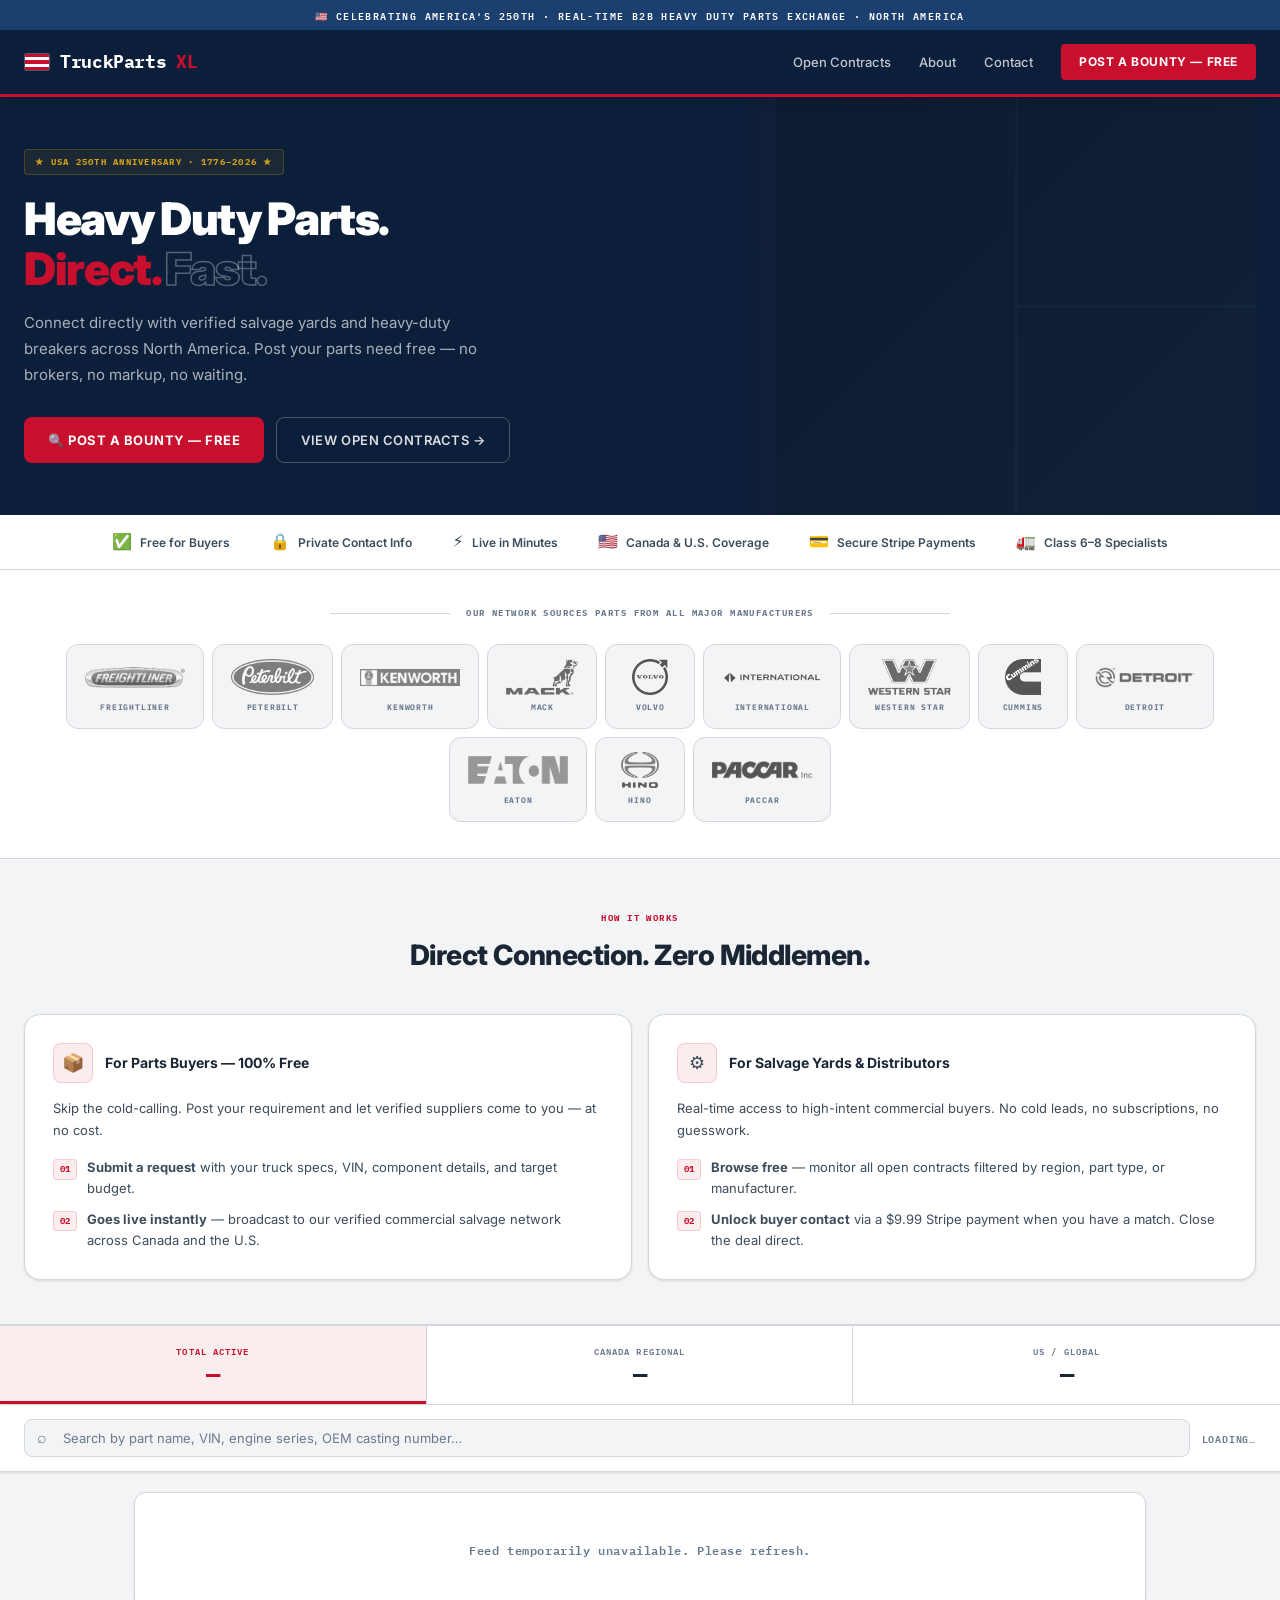
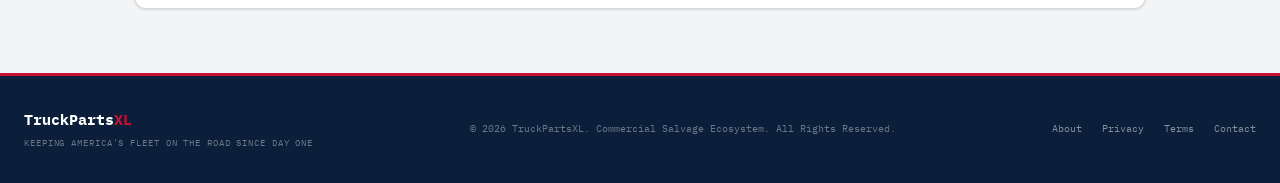
==== index.html @ 91f4a55f "Update hero photo background images" ====
<!DOCTYPE html>
<html lang="en">
<head>
    <meta charset="UTF-8">
    <meta name="viewport" content="width=device-width, initial-scale=1.0">
    <title>TruckPartsXL | Commercial Sourcing Hub</title>
    <link rel="preconnect" href="https://fonts.googleapis.com">
    <link rel="preconnect" href="https://fonts.gstatic.com" crossorigin>
    <link href="https://fonts.googleapis.com/css2?family=IBM+Plex+Mono:wght@400;600;700&family=Inter:wght@400;500;600;700;800;900&display=swap" rel="stylesheet">
    <style>
        /* ─── TOKENS — Light Patriotic Theme ─── */
        :root {
            --bg:         #F2F4F6;
            --bg-mid:     #EAECEF;
            --bg-card:    #FFFFFF;
            --bg-dark:    #0B1F3A;
            --bg-dark2:   #112444;
            --border:     #D4D8DE;
            --border-mid: #C0C6CE;
            --subtext:    #6B7A8D;
            --body:       #3D4D5C;
            --heading:    #1A2633;
            --white:      #FFFFFF;

            --red:        #C8102E;
            --red-dim:    #A50D25;
            --red-soft:   rgba(200,16,46,0.08);
            --red-mid:    rgba(200,16,46,0.15);

            --blue:       #1B3F6E;
            --blue-mid:   #2455A4;
            --blue-soft:  rgba(27,63,110,0.08);

            --gold:       #B8860B;
            --gold-soft:  rgba(184,134,11,0.10);

            --silver:     #8C9BAA;

            --ff-body: 'Inter', system-ui, sans-serif;
            --ff-mono: 'IBM Plex Mono', monospace;
            --r-sm: 4px; --r-md: 8px; --r-lg: 12px; --r-xl: 16px;
            --shadow-sm: 0 1px 3px rgba(0,0,0,0.08), 0 1px 2px rgba(0,0,0,0.05);
            --shadow-md: 0 4px 12px rgba(0,0,0,0.08), 0 2px 4px rgba(0,0,0,0.05);
            --shadow-lg: 0 8px 24px rgba(0,0,0,0.10), 0 4px 8px rgba(0,0,0,0.06);
        }

        *, *::before, *::after { box-sizing: border-box; margin: 0; padding: 0; }
        html { scroll-behavior: smooth; }
        body {
            background: var(--bg);
            color: var(--body);
            font-family: var(--ff-body);
            font-size: 14px;
            line-height: 1.6;
            -webkit-font-smoothing: antialiased;
        }
        .container { max-width: 1280px; margin: 0 auto; padding: 0 24px; }

        /* ─── TOPBAR ── */
        .top-bar {
            background: var(--blue);
            color: #fff;
            font-family: var(--ff-mono);
            font-size: 10px;
            font-weight: 600;
            letter-spacing: 0.14em;
            text-align: center;
            padding: 7px 16px;
            text-transform: uppercase;
        }
        .tb-short { display: none; }

        /* ─── NAV ── */
        nav {
            background: var(--bg-dark);
            border-bottom: 3px solid var(--red);
            position: sticky; top: 0; z-index: 100;
            box-shadow: var(--shadow-md);
        }
        .nav-container {
            display: flex; align-items: center;
            justify-content: space-between; height: 64px;
        }
        .nav-logo {
            font-family: var(--ff-mono); font-size: 18px; font-weight: 700;
            color: var(--white); letter-spacing: -0.02em;
            text-decoration: none; display: flex; align-items: center; gap: 10px;
        }
        .nav-logo-flag {
            display: flex; flex-direction: column;
            width: 26px; height: 18px; border-radius: 2px;
            overflow: hidden; border: 1px solid rgba(255,255,255,0.25);
        }
        .flag-stripe { flex: 1; }
        .flag-stripe.r { background: var(--red); }
        .flag-stripe.w { background: #fff; }
        .nav-logo span { color: var(--red); }
        .nav-links { display: flex; align-items: center; gap: 28px; }
        .nav-links a {
            color: rgba(255,255,255,0.75); text-decoration: none;
            font-size: 13px; font-weight: 500; transition: color 0.15s;
        }
        .nav-links a:hover { color: #fff; }
        .nav-cta {
            background: var(--red); color: #fff !important;
            padding: 8px 18px; border-radius: var(--r-sm);
            font-weight: 700 !important; font-size: 12px !important;
            letter-spacing: 0.05em; text-transform: uppercase;
            transition: background 0.15s;
        }
        .nav-cta:hover { background: var(--red-dim) !important; }

        /* ─── HERO ── */
        .hero {
            background: var(--bg-dark);
            position: relative; overflow: hidden;
            padding: 0;
        }
        .hero-inner {
            display: grid;
            grid-template-columns: 1fr 480px;
            min-height: 380px;
            position: relative; z-index: 2;
        }
        .hero-left {
            padding: 52px 48px 52px 0;
            display: flex; flex-direction: column; justify-content: center;
        }
        .hero-badge {
            display: inline-flex; align-items: center; gap: 8px;
            background: var(--gold-soft); border: 1px solid rgba(184,134,11,0.3);
            color: #D4A017; border-radius: var(--r-sm);
            font-family: var(--ff-mono); font-size: 9px; font-weight: 700;
            letter-spacing: 0.14em; text-transform: uppercase;
            padding: 5px 10px; margin-bottom: 20px; width: fit-content;
        }
        .hero h1 {
            font-size: clamp(28px, 3.5vw, 46px);
            font-weight: 900; color: var(--white);
            line-height: 1.1; letter-spacing: -0.03em; margin-bottom: 16px;
        }
        .hero h1 .red { color: var(--red); }
        .hero h1 .outline {
            color: transparent;
            -webkit-text-stroke: 1.5px rgba(255,255,255,0.3);
        }
        .hero-sub {
            font-size: 15px; color: rgba(255,255,255,0.65);
            line-height: 1.75; margin-bottom: 28px; max-width: 480px;
        }
        .hero-actions { display: flex; gap: 12px; flex-wrap: wrap; }
        .btn-red {
            background: var(--red); color: #fff; border: none;
            border-radius: var(--r-md); padding: 12px 24px;
            font-family: var(--ff-body); font-size: 13px; font-weight: 700;
            letter-spacing: 0.04em; text-transform: uppercase;
            text-decoration: none; cursor: pointer;
            transition: background 0.15s, transform 0.1s;
            display: inline-flex; align-items: center; gap: 6px;
        }
        .btn-red:hover { background: var(--red-dim); transform: translateY(-1px); }
        .btn-outline {
            background: transparent; color: rgba(255,255,255,0.85);
            border: 1px solid rgba(255,255,255,0.25);
            border-radius: var(--r-md); padding: 12px 24px;
            font-family: var(--ff-body); font-size: 13px; font-weight: 600;
            letter-spacing: 0.04em; text-transform: uppercase;
            text-decoration: none; display: inline-flex; align-items: center; gap: 6px;
            transition: border-color 0.15s, color 0.15s;
        }
        .btn-outline:hover { border-color: rgba(255,255,255,0.5); color: #fff; }

        /* Hero right — parts photo collage */
        .hero-right {
            position: relative; overflow: hidden;
            background: linear-gradient(135deg, #0D1E35 0%, #162840 100%);
        }
        .hero-photo-grid {
            display: grid;
            grid-template-columns: 1fr 1fr;
            grid-template-rows: 1fr 1fr;
            height: 100%; gap: 3px;
        }
        .hero-photo {
            background-size: cover; background-position: center;
            position: relative; overflow: hidden;
        }
        .hero-photo::after {
            content: '';
            position: absolute; inset: 0;
            background: rgba(10,20,40,0.35);
        }
        .hero-photo:nth-child(1) {
            grid-row: 1 / 3;
            background-image: url('https://images.unsplash.com/photo-1767339736247-582fcf11442b?w=400&q=80');
        }
        .hero-photo:nth-child(2) {
            background-image: url('https://images.unsplash.com/photo-1767339736247-582fcf11442b?w=300&q=80');
        }
        .hero-photo:nth-child(3) {
            background-image: url('https://images.unsplash.com/photo-1635681463939-dc861a9a42c9?w=300&q=80');
        }
        /* Diagonal red stripe overlay on hero */
        .hero::before {
            content: '';
            position: absolute; top: 0; right: 480px; bottom: 0; width: 60px;
            background: linear-gradient(90deg, transparent 0%, rgba(200,16,46,0.08) 100%);
            pointer-events: none; z-index: 1;
        }

        /* ─── TRUST STRIP ── */
        .trust-strip {
            background: var(--white);
            border-bottom: 1px solid var(--border);
            padding: 14px 0;
        }
        .trust-items {
            display: flex; align-items: center;
            justify-content: center; gap: 40px; flex-wrap: wrap;
        }
        .trust-item {
            display: flex; align-items: center; gap: 8px;
            font-size: 12px; font-weight: 600; color: var(--body);
        }
        .trust-icon { font-size: 16px; }

        /* ─── MANUFACTURER LOGOS STRIP ── */
        .brands-section {
            background: var(--white);
            border-bottom: 1px solid var(--border);
            padding: 36px 0;
        }
        .brands-label {
            font-family: var(--ff-mono); font-size: 9px; font-weight: 700;
            color: var(--subtext); letter-spacing: 0.16em; text-transform: uppercase;
            text-align: center; margin-bottom: 24px;
            display: flex; align-items: center; gap: 16px; justify-content: center;
        }
        .brands-label::before, .brands-label::after {
            content: ''; flex: 1; max-width: 120px; height: 1px; background: var(--border);
        }
        .brands-grid {
            display: flex; align-items: center; justify-content: center;
            flex-wrap: wrap; gap: 8px;
        }
        .brand-chip {
            display: flex; flex-direction: column; align-items: center;
            justify-content: center; gap: 6px;
            background: var(--bg); border: 1px solid var(--border);
            border-radius: var(--r-lg); padding: 14px 18px;
            min-width: 90px; transition: border-color 0.15s, box-shadow 0.15s;
        }
        .brand-chip:hover {
            border-color: var(--red); box-shadow: var(--shadow-sm);
        }
        .brand-logo-img {
            height: 36px; width: auto; max-width: 100px;
            object-fit: contain;
            filter: grayscale(100%) opacity(0.65);
            transition: filter 0.25s;
        }
        .brand-chip:hover .brand-logo-img {
            filter: grayscale(0%) opacity(1);
        }
        .brand-name {
            font-family: var(--ff-mono); font-size: 8px; font-weight: 700;
            color: var(--subtext); letter-spacing: 0.1em; text-transform: uppercase;
        }


        /* ─── HOW IT WORKS ── */
        .how-section {
            background: var(--bg); padding: 52px 0 44px;
            border-bottom: 1px solid var(--border);
        }
        .section-header { text-align: center; margin-bottom: 36px; }
        .section-eyebrow {
            font-family: var(--ff-mono); font-size: 9px; font-weight: 700;
            color: var(--red); letter-spacing: 0.16em; text-transform: uppercase;
            margin-bottom: 8px;
        }
        .section-header h2 {
            font-size: clamp(20px, 2.5vw, 28px); font-weight: 800;
            color: var(--heading); letter-spacing: -0.02em;
        }
        .how-grid { display: grid; grid-template-columns: 1fr 1fr; gap: 16px; }
        .how-card {
            background: var(--bg-card); border: 1px solid var(--border);
            border-radius: var(--r-xl); padding: 28px;
            box-shadow: var(--shadow-sm);
        }
        .how-card-head { display: flex; align-items: center; gap: 12px; margin-bottom: 14px; }
        .how-icon {
            width: 40px; height: 40px; background: var(--red-soft);
            border: 1px solid var(--red-mid); border-radius: var(--r-md);
            display: flex; align-items: center; justify-content: center;
            font-size: 18px; flex-shrink: 0;
        }
        .how-card h4 { font-size: 14px; font-weight: 700; color: var(--heading); }
        .how-card p { font-size: 13px; color: var(--body); line-height: 1.7; margin-bottom: 16px; }
        .how-steps { list-style: none; display: flex; flex-direction: column; gap: 10px; }
        .how-steps li { display: flex; gap: 10px; font-size: 13px; color: var(--body); line-height: 1.6; }
        .step-num {
            font-family: var(--ff-mono); font-size: 9px; font-weight: 700;
            color: var(--red); background: var(--red-soft);
            border: 1px solid var(--red-mid); border-radius: var(--r-sm);
            padding: 2px 6px; flex-shrink: 0; height: fit-content; margin-top: 2px;
        }

        /* ─── STATS / FILTER BAR ── */
        .stats-bar {
            display: grid; grid-template-columns: repeat(3, 1fr);
            background: var(--bg-card); border-top: 1px solid var(--border);
            border-bottom: 1px solid var(--border);
            box-shadow: var(--shadow-sm);
        }
        .stat-cell {
            padding: 18px 24px; border-right: 1px solid var(--border);
            cursor: pointer; transition: background 0.15s; position: relative;
            text-align: center;
        }
        .stat-cell:last-child { border-right: none; }
        .stat-cell:hover { background: var(--bg); }
        .stat-cell.active { background: var(--red-soft); }
        .stat-cell.active::after {
            content: ''; position: absolute; bottom: 0; left: 0; right: 0;
            height: 3px; background: var(--red);
        }
        .stat-label {
            font-family: var(--ff-mono); font-size: 9px; font-weight: 600;
            letter-spacing: 0.12em; text-transform: uppercase;
            color: var(--subtext); margin-bottom: 4px;
        }
        .stat-value {
            font-family: var(--ff-mono); font-size: 24px; font-weight: 700;
            color: var(--heading); letter-spacing: -0.03em; line-height: 1;
        }
        .stat-cell.active .stat-label { color: var(--red); }
        .stat-cell.active .stat-value { color: var(--red); }

        /* ─── SEARCH ── */
        .search-bar-wrap {
            padding: 14px 0; border-bottom: 1px solid var(--border);
            background: var(--bg-card); position: sticky; top: 64px; z-index: 90;
            box-shadow: var(--shadow-sm);
        }
        .search-inner { display: flex; align-items: center; gap: 12px; }
        .search-wrap { position: relative; flex: 1; }
        .search-wrap::before {
            content: '⌕'; position: absolute; left: 13px; top: 50%;
            transform: translateY(-50%); color: var(--subtext);
            font-size: 16px; pointer-events: none;
        }
        .search-field {
            width: 100%; background: var(--bg); border: 1px solid var(--border);
            border-radius: var(--r-md); padding: 10px 14px 10px 38px;
            color: var(--heading); font-family: var(--ff-body); font-size: 13px;
            outline: none; transition: border-color 0.15s, box-shadow 0.15s;
        }
        .search-field:focus {
            border-color: var(--red); box-shadow: 0 0 0 3px var(--red-soft);
            background: var(--white);
        }
        .search-field::placeholder { color: var(--subtext); }
        .board-status {
            font-family: var(--ff-mono); font-size: 10px; font-weight: 600;
            color: var(--subtext); letter-spacing: 0.08em;
            text-transform: uppercase; white-space: nowrap;
        }

        /* ─── BOARD ── */
        .board-wrap { padding: 20px 0 64px; }
        .board-wrap .container { max-width: 1060px; }
        .contract-grid { display: flex; flex-direction: column; gap: 3px; }

        /* ─── CONTRACT CARD ── */
        .contract-card {
            background: var(--bg-card); border: 1px solid var(--border);
            border-radius: var(--r-md); overflow: hidden;
            display: grid; grid-template-columns: 4px 1fr;
            transition: box-shadow 0.15s, border-color 0.15s, transform 0.1s;
            box-shadow: var(--shadow-sm);
        }
        .contract-card:hover {
            border-color: var(--red); box-shadow: var(--shadow-md);
            transform: translateY(-1px);
        }
        .card-accent { background: var(--border-mid); }
        .contract-card.is-priority .card-accent { background: var(--red); }

        .card-body {
            padding: 14px 18px;
            display: grid;
            grid-template-columns: 210px 1fr 150px 155px;
            gap: 12px; align-items: center;
        }

        /* Part identity */
        .part-id { display: flex; flex-direction: column; gap: 3px; min-width: 0; }
        .part-name {
            font-size: 14px; font-weight: 700; color: var(--heading);
            line-height: 1.3; white-space: normal;
        }
        .part-vehicle {
            font-family: var(--ff-mono); font-size: 11px; font-weight: 600;
            color: var(--blue-mid); letter-spacing: 0.01em;
            white-space: normal;
        }
        .part-tags { display: flex; flex-wrap: wrap; gap: 4px; margin-top: 3px; }
        .tag {
            font-family: var(--ff-mono); font-size: 8px; font-weight: 700;
            letter-spacing: 0.08em; text-transform: uppercase;
            padding: 2px 6px; border-radius: 3px; border: 1px solid; white-space: nowrap;
        }
        .tag-priority { color: var(--red); border-color: rgba(200,16,46,0.3); background: var(--red-soft); }

        /* Spec grid */
        .spec-grid { display: grid; grid-template-columns: 1fr 1fr; gap: 6px 14px; }
        .spec-item { display: flex; flex-direction: column; gap: 1px; min-width: 0; }
        .spec-label {
            font-family: var(--ff-mono); font-size: 8px; font-weight: 700;
            letter-spacing: 0.1em; text-transform: uppercase; color: var(--subtext);
        }
        .spec-value {
            font-size: 11px; font-weight: 600; color: var(--heading);
            line-height: 1.4; white-space: normal; overflow: visible;
        }
        .spec-value.is-vin {
            font-family: var(--ff-mono); font-size: 10px;
            color: var(--body); letter-spacing: 0.02em;
            white-space: nowrap; overflow: hidden; text-overflow: ellipsis;
        }
        .spec-value.is-na { color: var(--border-mid); font-style: italic; font-weight: 400; }

        /* Budget + region */
        .budget-col { display: flex; flex-direction: column; gap: 5px; }
        .budget-val {
            font-family: var(--ff-mono); font-size: 15px; font-weight: 700;
            color: var(--red); letter-spacing: -0.01em;
        }
        .budget-na { font-family: var(--ff-mono); font-size: 11px; color: var(--subtext); font-style: italic; }
        .region-pill {
            font-family: var(--ff-mono); font-size: 9px; font-weight: 600;
            color: var(--body); background: var(--bg);
            border: 1px solid var(--border); border-radius: 3px;
            padding: 3px 7px; display: inline-block;
            white-space: normal; max-width: 100%;
        }

        /* Action */
        .card-actions { display: flex; flex-direction: column; align-items: stretch; gap: 6px; }
        .unlock-btn {
            background: var(--red); color: #fff; border: none;
            border-radius: var(--r-md); padding: 10px 16px;
            font-family: var(--ff-body); font-size: 11px; font-weight: 700;
            letter-spacing: 0.04em; text-transform: uppercase; cursor: pointer;
            white-space: nowrap; transition: background 0.15s, transform 0.1s;
            display: flex; align-items: center; justify-content: center; gap: 5px;
        }
        .unlock-btn:hover { background: var(--red-dim); transform: translateY(-1px); }
        .unlock-btn:active { transform: translateY(0); }
        .btn-subtext {
            font-family: var(--ff-mono); font-size: 8px; color: var(--subtext);
            letter-spacing: 0.06em; text-align: center;
        }

        /* Status */
        .status-card {
            background: var(--bg-card); border: 1px solid var(--border);
            border-radius: var(--r-lg); padding: 48px;
            text-align: center; font-family: var(--ff-mono);
            font-size: 12px; font-weight: 600; color: var(--subtext);
            letter-spacing: 0.05em; box-shadow: var(--shadow-sm);
        }
        .pulse {
            display: inline-block; width: 7px; height: 7px;
            background: var(--red); border-radius: 50%; margin-right: 8px;
            animation: pulse 1.6s ease-in-out infinite;
        }
        @keyframes pulse { 0%,100% { opacity:1; transform:scale(1); } 50% { opacity:0.3; transform:scale(0.7); } }

        /* ─── FOOTER ── */
        footer {
            background: var(--bg-dark); border-top: 3px solid var(--red); padding: 32px 0;
        }
        .footer-inner {
            display: flex; align-items: center; justify-content: space-between;
            gap: 20px; flex-wrap: wrap;
        }
        .footer-logo { font-family: var(--ff-mono); font-size: 15px; font-weight: 700; color: var(--white); }
        .footer-logo span { color: var(--red); }
        .footer-tagline { font-family: var(--ff-mono); font-size: 9px; color: rgba(255,255,255,0.4); letter-spacing: 0.1em; text-transform: uppercase; margin-top: 4px; }
        .footer-copy { font-family: var(--ff-mono); font-size: 10px; color: rgba(255,255,255,0.4); }
        .footer-links { display: flex; gap: 20px; }
        .footer-links a { font-family: var(--ff-mono); font-size: 10px; color: rgba(255,255,255,0.5); text-decoration: none; transition: color 0.15s; }
        .footer-links a:hover { color: rgba(255,255,255,0.85); }

        .hidden { display: none !important; }

        /* ─── RESPONSIVE ── */
        @media (max-width: 900px) {
            .hero-inner { grid-template-columns: 1fr; }
            .hero-right { display: none; }
            .hero-left { padding: 40px 0 32px; }
            .how-grid { grid-template-columns: 1fr; }
            .card-body { grid-template-columns: 1fr 1fr; padding: 12px 14px; gap: 10px; }
            .spec-grid { grid-template-columns: 1fr 1fr; }
            .card-actions { grid-column: 1/-1; flex-direction: row; justify-content: flex-end; border-top: 1px solid var(--border); padding-top: 10px; gap: 10px; }
            .unlock-btn { width: auto; flex: 1; }
        }
        @media (max-width: 600px) {
            .container { padding: 0 14px; }
            .tb-full { display: none; } .tb-short { display: inline; }
            .nav-links a:not(.nav-cta) { display: none; }
            .brands-grid { gap: 6px; }
            .brand-chip { min-width: 75px; padding: 10px 12px; }
            .stats-bar { grid-template-columns: 1fr 1fr 1fr; }
            .stat-cell { padding: 12px 8px; }
            .stat-label { font-size: 7px; }
            .stat-value { font-size: 20px; }
            .search-inner { flex-direction: column; align-items: stretch; gap: 6px; }
            .board-status { text-align: right; }
            .card-body { grid-template-columns: 1fr; padding: 12px; gap: 8px; }
            .card-actions { flex-direction: row; border-top: 1px solid var(--border); padding-top: 8px; }
            .unlock-btn { flex: 1; }
            .trust-items { gap: 16px; }
            .footer-inner { flex-direction: column; text-align: center; }
            .footer-links { justify-content: center; }
        }
    </style>
</head>
<body>

<div class="top-bar">
    <span class="tb-full">🇺🇸 Celebrating America's 250th · Real-Time B2B Heavy Duty Parts Exchange · North America</span>
    <span class="tb-short">🇺🇸 Live B2B Parts Feed</span>
</div>

<nav>
    <div class="container nav-container">
        <a href="index.html" class="nav-logo">
            <div class="nav-logo-flag">
                <div class="flag-stripe r"></div><div class="flag-stripe w"></div>
                <div class="flag-stripe r"></div><div class="flag-stripe w"></div>
                <div class="flag-stripe r"></div>
            </div>
            TruckParts<span>XL</span>
        </a>
        <div class="nav-links">
            <a href="#board">Open Contracts</a>
            <a href="about.html">About</a>
            <a href="contact.html">Contact</a>
            <a href="https://docs.google.com/forms/d/e/1FAIpQLSeNRTIIvsAK8g0JuSyBG29JadUIww9bW3vgI0BS4ZJx7n71MA/viewform?usp=header"
               target="_blank" class="nav-cta">Post a Bounty — Free</a>
        </div>
    </div>
</nav>

<!-- HERO -->
<header class="hero">
    <div class="container">
        <div class="hero-inner">
            <div class="hero-left">
                <div class="hero-badge">★ USA 250th Anniversary · 1776–2026 ★</div>
                <h1>Heavy Duty Parts.<br><span class="red">Direct.</span> <span class="outline">Fast.</span></h1>
                <p class="hero-sub">Connect directly with verified salvage yards and heavy-duty breakers across North America. Post your parts need free — no brokers, no markup, no waiting.</p>
                <div class="hero-actions">
                    <a href="https://docs.google.com/forms/d/e/1FAIpQLSeNRTIIvsAK8g0JuSyBG29JadUIww9bW3vgI0BS4ZJx7n71MA/viewform?usp=header"
                       target="_blank" class="btn-red">🔍 Post a Bounty — Free</a>
                    <a href="#board" class="btn-outline">View Open Contracts →</a>
                </div>
            </div>
            <div class="hero-right">
                <div class="hero-photo-grid">
                    <div class="hero-photo" style="background-image:url('https://images.unsplash.com/photo-1635681463939-dc861a9a42c9?w=600&q=85');"></div>
                    <div class="hero-photo" style="background-image:url('https://images.unsplash.com/photo-1767339736247-582fcf11442b?w=400&q=85');"></div>
                    <div class="hero-photo" style="background-image:url('https://images.unsplash.com/photo-1586191552066-d52dd1e3af86?w=400&q=85');"></div>
                </div>
            </div>
        </div>
    </div>
</header>

<!-- TRUST STRIP -->
<div class="trust-strip">
    <div class="container">
        <div class="trust-items">
            <div class="trust-item"><span class="trust-icon">✅</span> Free for Buyers</div>
            <div class="trust-item"><span class="trust-icon">🔒</span> Private Contact Info</div>
            <div class="trust-item"><span class="trust-icon">⚡</span> Live in Minutes</div>
            <div class="trust-item"><span class="trust-icon">🇺🇸</span> Canada &amp; U.S. Coverage</div>
            <div class="trust-item"><span class="trust-icon">💳</span> Secure Stripe Payments</div>
            <div class="trust-item"><span class="trust-icon">🚛</span> Class 6–8 Specialists</div>
        </div>
    </div>
</div>

<!-- MANUFACTURER LOGOS -->
<section class="brands-section">
    <div class="container">
        <div class="brands-label">Our network sources parts from all major manufacturers</div>
        <div class="brands-grid">
            <div class="brand-chip">
                <img src="freightliner.png" alt="Freightliner" class="brand-logo-img">
                <span class="brand-name">Freightliner</span>
            </div>
            <div class="brand-chip">
                <img src="peterbilt.png" alt="Peterbilt" class="brand-logo-img">
                <span class="brand-name">Peterbilt</span>
            </div>
            <div class="brand-chip">
                <img src="kenworth.png" alt="Kenworth" class="brand-logo-img">
                <span class="brand-name">Kenworth</span>
            </div>
            <div class="brand-chip">
                <img src="mack.png" alt="Mack" class="brand-logo-img">
                <span class="brand-name">Mack</span>
            </div>
            <div class="brand-chip">
                <img src="volvo.png" alt="Volvo" class="brand-logo-img">
                <span class="brand-name">Volvo</span>
            </div>
            <div class="brand-chip">
                <img src="international.png" alt="International" class="brand-logo-img">
                <span class="brand-name">International</span>
            </div>
            <div class="brand-chip">
                <img src="westernstar.png" alt="Western Star" class="brand-logo-img">
                <span class="brand-name">Western Star</span>
            </div>
            <div class="brand-chip">
                <img src="cummins.png" alt="Cummins" class="brand-logo-img">
                <span class="brand-name">Cummins</span>
            </div>
            <div class="brand-chip">
                <img src="detroit.png" alt="Detroit" class="brand-logo-img">
                <span class="brand-name">Detroit</span>
            </div>
            <div class="brand-chip">
                <img src="eaton.png" alt="Eaton" class="brand-logo-img">
                <span class="brand-name">Eaton</span>
            </div>
            <div class="brand-chip">
                <img src="hino.png" alt="Hino" class="brand-logo-img">
                <span class="brand-name">Hino</span>
            </div>
            <div class="brand-chip">
                <img src="paccar.png" alt="PACCAR" class="brand-logo-img">
                <span class="brand-name">PACCAR</span>
            </div>
        </div>
    </div>
</section>

<!-- HOW IT WORKS -->
<section class="how-section">
    <div class="container">
        <div class="section-header">
            <div class="section-eyebrow">How It Works</div>
            <h2>Direct Connection. Zero Middlemen.</h2>
        </div>
        <div class="how-grid">
            <div class="how-card">
                <div class="how-card-head">
                    <div class="how-icon">📦</div>
                    <h4>For Parts Buyers — 100% Free</h4>
                </div>
                <p>Skip the cold-calling. Post your requirement and let verified suppliers come to you — at no cost.</p>
                <ol class="how-steps">
                    <li><span class="step-num">01</span><span><strong>Submit a request</strong> with your truck specs, VIN, component details, and target budget.</span></li>
                    <li><span class="step-num">02</span><span><strong>Goes live instantly</strong> — broadcast to our verified commercial salvage network across Canada and the U.S.</span></li>
                </ol>
            </div>
            <div class="how-card">
                <div class="how-card-head">
                    <div class="how-icon">⚙️</div>
                    <h4>For Salvage Yards &amp; Distributors</h4>
                </div>
                <p>Real-time access to high-intent commercial buyers. No cold leads, no subscriptions, no guesswork.</p>
                <ol class="how-steps">
                    <li><span class="step-num">01</span><span><strong>Browse free</strong> — monitor all open contracts filtered by region, part type, or manufacturer.</span></li>
                    <li><span class="step-num">02</span><span><strong>Unlock buyer contact</strong> via a $9.99 Stripe payment when you have a match. Close the deal direct.</span></li>
                </ol>
            </div>
        </div>
    </div>
</section>

<!-- STATS / FILTER BAR -->
<div class="stats-bar" id="board">
    <div class="stat-cell active" id="filter-all" onclick="setFilter('all')">
        <div class="stat-label">Total Active</div>
        <div class="stat-value" id="count-all">—</div>
    </div>
    <div class="stat-cell" id="filter-ontario" onclick="setFilter('ontario')">
        <div class="stat-label">Canada Regional</div>
        <div class="stat-value" id="count-ontario">—</div>
    </div>
    <div class="stat-cell" id="filter-global" onclick="setFilter('global')">
        <div class="stat-label">US / Global</div>
        <div class="stat-value" id="count-global">—</div>
    </div>
</div>

<!-- SEARCH -->
<div class="search-bar-wrap">
    <div class="container">
        <div class="search-inner">
            <div class="search-wrap">
                <input type="text" id="searchBar" class="search-field"
                    placeholder="Search by part name, VIN, engine series, OEM casting number…"
                    oninput="applyFilters()">
            </div>
            <span class="board-status" id="boardStatus">Loading…</span>
        </div>
    </div>
</div>

<!-- BOARD -->
<section class="board-wrap">
    <div class="container">
        <div class="contract-grid" id="contractGrid">
            <div class="status-card"><span class="pulse"></span>Connecting to procurement feed…</div>
        </div>
    </div>
</section>

<footer>
    <div class="container">
        <div class="footer-inner">
            <div>
                <div class="footer-logo">TruckParts<span>XL</span></div>
                <div class="footer-tagline">Keeping America's Fleet on the Road Since Day One</div>
            </div>
            <div class="footer-copy">© 2026 TruckPartsXL. Commercial Salvage Ecosystem. All Rights Reserved.</div>
            <div class="footer-links">
                <a href="about.html">About</a>
                <a href="privacy.html">Privacy</a>
                <a href="terms.html">Terms</a>
                <a href="contact.html">Contact</a>
            </div>
        </div>
    </div>
</footer>

<script>
    const REPO = "174hz/truckpartsxl";
    const STRIPE_LINK_FALLBACK = "https://buy.stripe.com/test_7sYfYZb8Cfmu8hq8u3a7C0g";
    let allContracts = [];
    let activeFilter = 'all';

    function getField(obj, key, fallback) {
        const val = obj[key];
        if (val === undefined || val === null) return fallback;
        const str = String(val).trim();
        if (!str || str.toLowerCase() === 'undefined' || str.toLowerCase() === 'null') return fallback;
        if (str.includes('@') && str.includes('.')) return fallback;
        if (str.toLowerCase().startsWith('select your')) return fallback;
        return str;
    }

    function isValidEntry(bounty) {
        const part = bounty.partName || '';
        const vehicle = bounty.yearMakeModel || '';
        if (!part && !vehicle) return false;
        if (part.includes('@') || vehicle.includes('@')) return false;
        if (part.match(/^\d{3}[\s\-]\d{3}[\s\-]\d{4}$/)) return false;
        if (part.toLowerCase().startsWith('select your')) return false;
        return true;
    }

    function isCanada(region) {
        return /ontario|horseshoe|canada|peterborough|millbrook/i.test(region);
    }

    function formatBudget(budget) {
        if (!budget) return '';
        const num = Number(String(budget).replace(/[^0-9.]/g, ''));
        if (isNaN(num) || num === 0) return budget;
        return '$' + num.toLocaleString();
    }

    function renderCard(bounty, index) {
        const part      = getField(bounty, 'partName',      'Component Asset');
        const vehicle   = getField(bounty, 'yearMakeModel', '');
        const vin       = getField(bounty, 'vin',           '');
        const casting   = getField(bounty, 'oem',           '');
        const engine    = getField(bounty, 'specs',         '');
        const condition = getField(bounty, 'condition',     '');
        const budget    = getField(bounty, 'budget',        '');
        const region    = getField(bounty, 'region',        'Not Specified');

        const isPriority  = bounty.boosted === 'true';
        const regionEmoji = isCanada(region) ? '🍁' : '🇺🇸';
        const unlockUrl   = (bounty.unlockUrl || STRIPE_LINK_FALLBACK).replace(/'/g, "%27");
        const searchStr   = `${part} ${vehicle} ${vin} ${casting} ${engine} ${region}`.toLowerCase();

        return `
        <div class="contract-card ${isPriority ? 'is-priority' : ''}"
             data-region="${region.toLowerCase()}"
             data-search="${searchStr}">
            <div class="card-accent"></div>
            <div class="card-body">
                <div class="part-id">
                    <span class="part-name">${part}</span>
                    ${vehicle ? `<span class="part-vehicle">${vehicle}</span>` : ''}
                    <div class="part-tags">
                        ${isPriority ? '<span class="tag tag-priority">⚡ Priority</span>' : ''}
                    </div>
                </div>
                <div class="spec-grid">
                    <div class="spec-item">
                        <span class="spec-label">VIN</span>
                        <span class="spec-value is-vin">${vin || '<span class=is-na>—</span>'}</span>
                    </div>
                    <div class="spec-item">
                        <span class="spec-label">OEM / Casting</span>
                        <span class="spec-value">${casting || '<span class=is-na>—</span>'}</span>
                    </div>
                    <div class="spec-item">
                        <span class="spec-label">Specs / Engine</span>
                        <span class="spec-value">${engine || '<span class=is-na>—</span>'}</span>
                    </div>
                    <div class="spec-item">
                        <span class="spec-label">Condition Required</span>
                        <span class="spec-value">${condition || '<span class=is-na>—</span>'}</span>
                    </div>
                </div>
                <div class="budget-col">
                    ${budget
                        ? `<span class="budget-val">${formatBudget(budget)}</span>`
                        : `<span class="budget-na">Quote Direct</span>`}
                    <span class="region-pill">${regionEmoji} ${region}</span>
                </div>
                <div class="card-actions">
                    <button class="unlock-btn" onclick="window.open('${unlockUrl}', '_blank')">
                        🔒 Unlock Contact
                    </button>
                    <span class="btn-subtext">Secure via Stripe · $9.99</span>
                </div>
            </div>
        </div>`;
    }

    function setFilter(f) {
        activeFilter = f;
        ['all','ontario','global'].forEach(id => {
            document.getElementById('filter-' + id).classList.toggle('active', id === f);
        });
        applyFilters();
    }

    function applyFilters() {
        const q = document.getElementById('searchBar').value.toLowerCase().trim();
        const cards = document.querySelectorAll('#contractGrid .contract-card');
        let visible = 0;
        cards.forEach(card => {
            const r = card.dataset.region || '';
            const s = card.dataset.search || '';
            const regionMatch =
                activeFilter === 'all' ? true :
                activeFilter === 'ontario' ? isCanada(r) : !isCanada(r);
            const show = regionMatch && (!q || s.includes(q));
            card.classList.toggle('hidden', !show);
            if (show) visible++;
        });
        const empty = document.getElementById('emptyMsg');
        if (visible === 0 && cards.length > 0) {
            if (!empty) document.getElementById('contractGrid').insertAdjacentHTML('beforeend',
                `<div id="emptyMsg" class="status-card">No contracts match your filter parameters.</div>`);
        } else if (empty) empty.remove();
        const labels = { all: 'All open contracts', ontario: 'Canada regional feed', global: 'US / Global exchange' };
        document.getElementById('boardStatus').textContent =
            `${visible} contract${visible !== 1 ? 's' : ''} — ${labels[activeFilter]}`;
    }

    async function loadBoard() {
        const grid = document.getElementById('contractGrid');
        const url = `https://raw.githubusercontent.com/${REPO}/main/bounties.json?t=${Date.now()}`;
        try {
            const res = await fetch(url);
            if (!res.ok) throw new Error('Feed unreachable');
            const data = await res.json();
            allContracts = Array.isArray(data) ? data : (data.bounties || []);
            allContracts = allContracts.filter(b => isValidEntry(b));
            allContracts.reverse();

            if (allContracts.length === 0) {
                grid.innerHTML = `<div class="status-card">No active contracts on the board right now. <a href="https://docs.google.com/forms/d/e/1FAIpQLSeNRTIIvsAK8g0JuSyBG29JadUIww9bW3vgI0BS4ZJx7n71MA/viewform?usp=header" target="_blank" style="color:var(--red);font-weight:700;">Post the first bounty →</a></div>`;
                ['count-all','count-ontario','count-global'].forEach(id => document.getElementById(id).textContent = '0');
                document.getElementById('boardStatus').textContent = '0 contracts';
                return;
            }

            grid.innerHTML = allContracts.map((b, i) => renderCard(b, i)).join('');

            let canada = 0, global = 0;
            allContracts.forEach(b => { isCanada(b.region || '') ? canada++ : global++; });
            const total = canada + global;
            document.getElementById('count-all').textContent     = total;
            document.getElementById('count-ontario').textContent = canada;
            document.getElementById('count-global').textContent  = global;

            applyFilters();
        } catch (err) {
            console.error(err);
            grid.innerHTML = `<div class="status-card">Feed temporarily unavailable. Please refresh.</div>`;
        }
    }

    window.addEventListener('DOMContentLoaded', loadBoard);
</script>
</body>
</html>
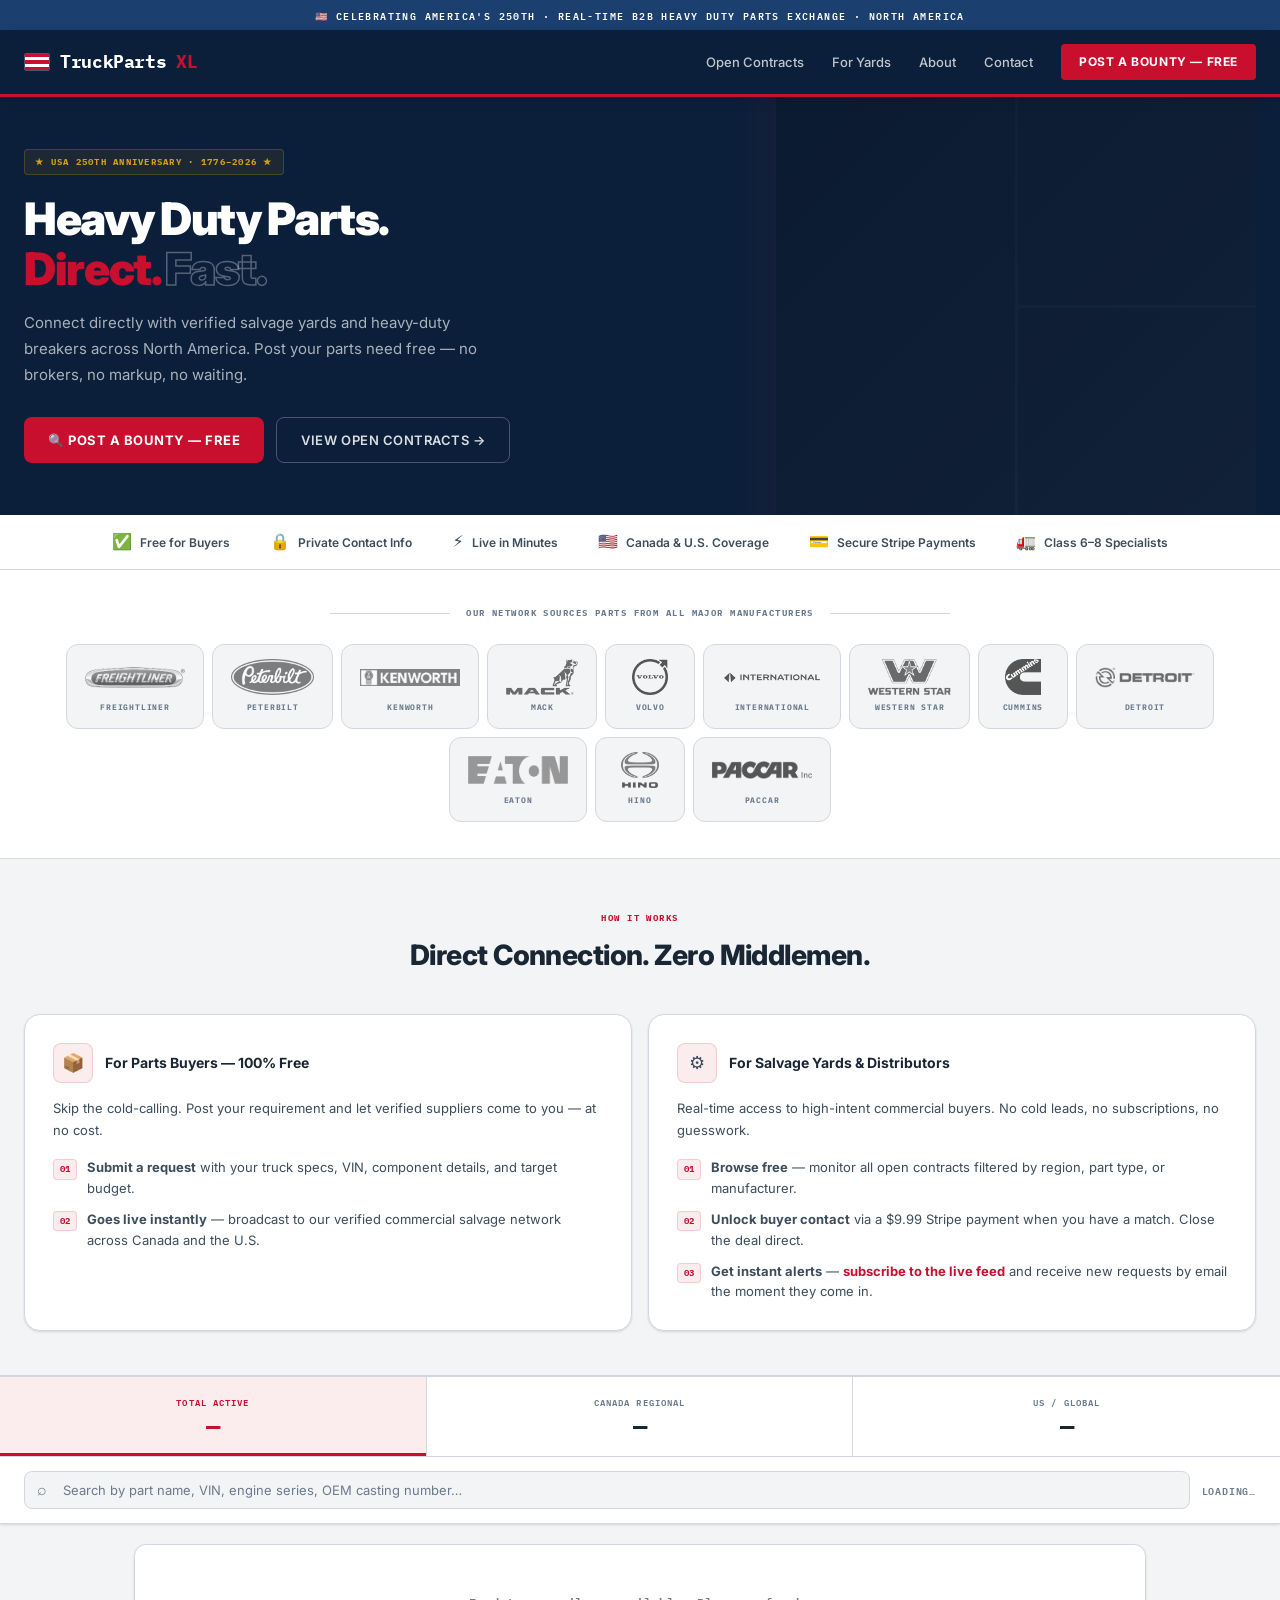
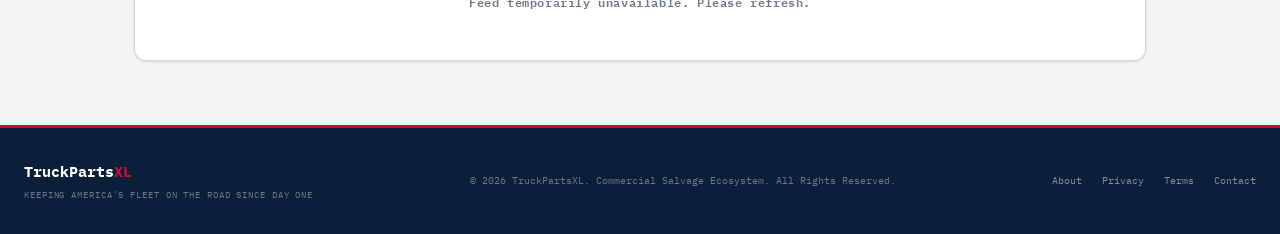
==== commit f75ed828: "Add subscription link and update HTML structure" ====
--- a/index.html
+++ b/index.html
@@ -8,7 +8,6 @@
     <link rel="preconnect" href="https://fonts.gstatic.com" crossorigin>
     <link href="https://fonts.googleapis.com/css2?family=IBM+Plex+Mono:wght@400;600;700&family=Inter:wght@400;500;600;700;800;900&display=swap" rel="stylesheet">
     <style>
-        /* ─── TOKENS — Light Patriotic Theme ─── */
         :root {
             --bg:         #F2F4F6;
             --bg-mid:     #EAECEF;
@@ -21,21 +20,16 @@
             --body:       #3D4D5C;
             --heading:    #1A2633;
             --white:      #FFFFFF;
-
             --red:        #C8102E;
             --red-dim:    #A50D25;
             --red-soft:   rgba(200,16,46,0.08);
             --red-mid:    rgba(200,16,46,0.15);
-
             --blue:       #1B3F6E;
             --blue-mid:   #2455A4;
             --blue-soft:  rgba(27,63,110,0.08);
-
             --gold:       #B8860B;
             --gold-soft:  rgba(184,134,11,0.10);
-
             --silver:     #8C9BAA;
-
             --ff-body: 'Inter', system-ui, sans-serif;
             --ff-mono: 'IBM Plex Mono', monospace;
             --r-sm: 4px; --r-md: 8px; --r-lg: 12px; --r-xl: 16px;
@@ -43,450 +37,151 @@
             --shadow-md: 0 4px 12px rgba(0,0,0,0.08), 0 2px 4px rgba(0,0,0,0.05);
             --shadow-lg: 0 8px 24px rgba(0,0,0,0.10), 0 4px 8px rgba(0,0,0,0.06);
         }
-
         *, *::before, *::after { box-sizing: border-box; margin: 0; padding: 0; }
         html { scroll-behavior: smooth; }
-        body {
-            background: var(--bg);
-            color: var(--body);
-            font-family: var(--ff-body);
-            font-size: 14px;
-            line-height: 1.6;
-            -webkit-font-smoothing: antialiased;
-        }
+        body { background: var(--bg); color: var(--body); font-family: var(--ff-body); font-size: 14px; line-height: 1.6; -webkit-font-smoothing: antialiased; }
         .container { max-width: 1280px; margin: 0 auto; padding: 0 24px; }
 
-        /* ─── TOPBAR ── */
-        .top-bar {
-            background: var(--blue);
-            color: #fff;
-            font-family: var(--ff-mono);
-            font-size: 10px;
-            font-weight: 600;
-            letter-spacing: 0.14em;
-            text-align: center;
-            padding: 7px 16px;
-            text-transform: uppercase;
-        }
+        /* TOPBAR */
+        .top-bar { background: var(--blue); color: #fff; font-family: var(--ff-mono); font-size: 10px; font-weight: 600; letter-spacing: 0.14em; text-align: center; padding: 7px 16px; text-transform: uppercase; }
         .tb-short { display: none; }
 
-        /* ─── NAV ── */
-        nav {
-            background: var(--bg-dark);
-            border-bottom: 3px solid var(--red);
-            position: sticky; top: 0; z-index: 100;
-            box-shadow: var(--shadow-md);
-        }
-        .nav-container {
-            display: flex; align-items: center;
-            justify-content: space-between; height: 64px;
-        }
-        .nav-logo {
-            font-family: var(--ff-mono); font-size: 18px; font-weight: 700;
-            color: var(--white); letter-spacing: -0.02em;
-            text-decoration: none; display: flex; align-items: center; gap: 10px;
-        }
-        .nav-logo-flag {
-            display: flex; flex-direction: column;
-            width: 26px; height: 18px; border-radius: 2px;
-            overflow: hidden; border: 1px solid rgba(255,255,255,0.25);
-        }
+        /* NAV */
+        nav { background: var(--bg-dark); border-bottom: 3px solid var(--red); position: sticky; top: 0; z-index: 100; box-shadow: var(--shadow-md); }
+        .nav-container { display: flex; align-items: center; justify-content: space-between; height: 64px; }
+        .nav-logo { font-family: var(--ff-mono); font-size: 18px; font-weight: 700; color: var(--white); letter-spacing: -0.02em; text-decoration: none; display: flex; align-items: center; gap: 10px; }
+        .nav-logo-flag { display: flex; flex-direction: column; width: 26px; height: 18px; border-radius: 2px; overflow: hidden; border: 1px solid rgba(255,255,255,0.25); }
         .flag-stripe { flex: 1; }
         .flag-stripe.r { background: var(--red); }
         .flag-stripe.w { background: #fff; }
         .nav-logo span { color: var(--red); }
         .nav-links { display: flex; align-items: center; gap: 28px; }
-        .nav-links a {
-            color: rgba(255,255,255,0.75); text-decoration: none;
-            font-size: 13px; font-weight: 500; transition: color 0.15s;
-        }
+        .nav-links a { color: rgba(255,255,255,0.75); text-decoration: none; font-size: 13px; font-weight: 500; transition: color 0.15s; }
         .nav-links a:hover { color: #fff; }
-        .nav-cta {
-            background: var(--red); color: #fff !important;
-            padding: 8px 18px; border-radius: var(--r-sm);
-            font-weight: 700 !important; font-size: 12px !important;
-            letter-spacing: 0.05em; text-transform: uppercase;
-            transition: background 0.15s;
-        }
+        .nav-cta { background: var(--red); color: #fff !important; padding: 8px 18px; border-radius: var(--r-sm); font-weight: 700 !important; font-size: 12px !important; letter-spacing: 0.05em; text-transform: uppercase; transition: background 0.15s; }
         .nav-cta:hover { background: var(--red-dim) !important; }
 
-        /* ─── HERO ── */
-        .hero {
-            background: var(--bg-dark);
-            position: relative; overflow: hidden;
-            padding: 0;
-        }
-        .hero-inner {
-            display: grid;
-            grid-template-columns: 1fr 480px;
-            min-height: 380px;
-            position: relative; z-index: 2;
-        }
-        .hero-left {
-            padding: 52px 48px 52px 0;
-            display: flex; flex-direction: column; justify-content: center;
-        }
-        .hero-badge {
-            display: inline-flex; align-items: center; gap: 8px;
-            background: var(--gold-soft); border: 1px solid rgba(184,134,11,0.3);
-            color: #D4A017; border-radius: var(--r-sm);
-            font-family: var(--ff-mono); font-size: 9px; font-weight: 700;
-            letter-spacing: 0.14em; text-transform: uppercase;
-            padding: 5px 10px; margin-bottom: 20px; width: fit-content;
-        }
-        .hero h1 {
-            font-size: clamp(28px, 3.5vw, 46px);
-            font-weight: 900; color: var(--white);
-            line-height: 1.1; letter-spacing: -0.03em; margin-bottom: 16px;
-        }
+        /* HERO */
+        .hero { background: var(--bg-dark); position: relative; overflow: hidden; padding: 0; }
+        .hero-inner { display: grid; grid-template-columns: 1fr 480px; min-height: 380px; position: relative; z-index: 2; }
+        .hero-left { padding: 52px 48px 52px 0; display: flex; flex-direction: column; justify-content: center; }
+        .hero-badge { display: inline-flex; align-items: center; gap: 8px; background: var(--gold-soft); border: 1px solid rgba(184,134,11,0.3); color: #D4A017; border-radius: var(--r-sm); font-family: var(--ff-mono); font-size: 9px; font-weight: 700; letter-spacing: 0.14em; text-transform: uppercase; padding: 5px 10px; margin-bottom: 20px; width: fit-content; }
+        .hero h1 { font-size: clamp(28px, 3.5vw, 46px); font-weight: 900; color: var(--white); line-height: 1.1; letter-spacing: -0.03em; margin-bottom: 16px; }
         .hero h1 .red { color: var(--red); }
-        .hero h1 .outline {
-            color: transparent;
-            -webkit-text-stroke: 1.5px rgba(255,255,255,0.3);
-        }
-        .hero-sub {
-            font-size: 15px; color: rgba(255,255,255,0.65);
-            line-height: 1.75; margin-bottom: 28px; max-width: 480px;
-        }
+        .hero h1 .outline { color: transparent; -webkit-text-stroke: 1.5px rgba(255,255,255,0.3); }
+        .hero-sub { font-size: 15px; color: rgba(255,255,255,0.65); line-height: 1.75; margin-bottom: 28px; max-width: 480px; }
         .hero-actions { display: flex; gap: 12px; flex-wrap: wrap; }
-        .btn-red {
-            background: var(--red); color: #fff; border: none;
-            border-radius: var(--r-md); padding: 12px 24px;
-            font-family: var(--ff-body); font-size: 13px; font-weight: 700;
-            letter-spacing: 0.04em; text-transform: uppercase;
-            text-decoration: none; cursor: pointer;
-            transition: background 0.15s, transform 0.1s;
-            display: inline-flex; align-items: center; gap: 6px;
-        }
+        .btn-red { background: var(--red); color: #fff; border: none; border-radius: var(--r-md); padding: 12px 24px; font-family: var(--ff-body); font-size: 13px; font-weight: 700; letter-spacing: 0.04em; text-transform: uppercase; text-decoration: none; cursor: pointer; transition: background 0.15s, transform 0.1s; display: inline-flex; align-items: center; gap: 6px; }
         .btn-red:hover { background: var(--red-dim); transform: translateY(-1px); }
-        .btn-outline {
-            background: transparent; color: rgba(255,255,255,0.85);
-            border: 1px solid rgba(255,255,255,0.25);
-            border-radius: var(--r-md); padding: 12px 24px;
-            font-family: var(--ff-body); font-size: 13px; font-weight: 600;
-            letter-spacing: 0.04em; text-transform: uppercase;
-            text-decoration: none; display: inline-flex; align-items: center; gap: 6px;
-            transition: border-color 0.15s, color 0.15s;
-        }
+        .btn-outline { background: transparent; color: rgba(255,255,255,0.85); border: 1px solid rgba(255,255,255,0.25); border-radius: var(--r-md); padding: 12px 24px; font-family: var(--ff-body); font-size: 13px; font-weight: 600; letter-spacing: 0.04em; text-transform: uppercase; text-decoration: none; display: inline-flex; align-items: center; gap: 6px; transition: border-color 0.15s, color 0.15s; }
         .btn-outline:hover { border-color: rgba(255,255,255,0.5); color: #fff; }
-
-        /* Hero right — parts photo collage */
-        .hero-right {
-            position: relative; overflow: hidden;
-            background: linear-gradient(135deg, #0D1E35 0%, #162840 100%);
-        }
-        .hero-photo-grid {
-            display: grid;
-            grid-template-columns: 1fr 1fr;
-            grid-template-rows: 1fr 1fr;
-            height: 100%; gap: 3px;
-        }
-        .hero-photo {
-            background-size: cover; background-position: center;
-            position: relative; overflow: hidden;
-        }
-        .hero-photo::after {
-            content: '';
-            position: absolute; inset: 0;
-            background: rgba(10,20,40,0.35);
-        }
-        .hero-photo:nth-child(1) {
-            grid-row: 1 / 3;
-            background-image: url('https://images.unsplash.com/photo-1767339736247-582fcf11442b?w=400&q=80');
-        }
-        .hero-photo:nth-child(2) {
-            background-image: url('https://images.unsplash.com/photo-1767339736247-582fcf11442b?w=300&q=80');
-        }
-        .hero-photo:nth-child(3) {
-            background-image: url('https://images.unsplash.com/photo-1635681463939-dc861a9a42c9?w=300&q=80');
-        }
-        /* Diagonal red stripe overlay on hero */
-        .hero::before {
-            content: '';
-            position: absolute; top: 0; right: 480px; bottom: 0; width: 60px;
-            background: linear-gradient(90deg, transparent 0%, rgba(200,16,46,0.08) 100%);
-            pointer-events: none; z-index: 1;
-        }
-
-        /* ─── TRUST STRIP ── */
-        .trust-strip {
-            background: var(--white);
-            border-bottom: 1px solid var(--border);
-            padding: 14px 0;
-        }
-        .trust-items {
-            display: flex; align-items: center;
-            justify-content: center; gap: 40px; flex-wrap: wrap;
-        }
-        .trust-item {
-            display: flex; align-items: center; gap: 8px;
-            font-size: 12px; font-weight: 600; color: var(--body);
-        }
+        .hero-right { position: relative; overflow: hidden; background: linear-gradient(135deg, #0D1E35 0%, #162840 100%); }
+        .hero-photo-grid { display: grid; grid-template-columns: 1fr 1fr; grid-template-rows: 1fr 1fr; height: 100%; gap: 3px; }
+        .hero-photo { background-size: cover; background-position: center; position: relative; overflow: hidden; }
+        .hero-photo::after { content: ''; position: absolute; inset: 0; background: rgba(10,20,40,0.35); }
+        .hero-photo:nth-child(1) { grid-row: 1 / 3; }
+        .hero::before { content: ''; position: absolute; top: 0; right: 480px; bottom: 0; width: 60px; background: linear-gradient(90deg, transparent 0%, rgba(200,16,46,0.08) 100%); pointer-events: none; z-index: 1; }
+
+        /* TRUST STRIP */
+        .trust-strip { background: var(--white); border-bottom: 1px solid var(--border); padding: 14px 0; }
+        .trust-items { display: flex; align-items: center; justify-content: center; gap: 40px; flex-wrap: wrap; }
+        .trust-item { display: flex; align-items: center; gap: 8px; font-size: 12px; font-weight: 600; color: var(--body); }
         .trust-icon { font-size: 16px; }
 
-        /* ─── MANUFACTURER LOGOS STRIP ── */
-        .brands-section {
-            background: var(--white);
-            border-bottom: 1px solid var(--border);
-            padding: 36px 0;
-        }
-        .brands-label {
-            font-family: var(--ff-mono); font-size: 9px; font-weight: 700;
-            color: var(--subtext); letter-spacing: 0.16em; text-transform: uppercase;
-            text-align: center; margin-bottom: 24px;
-            display: flex; align-items: center; gap: 16px; justify-content: center;
-        }
-        .brands-label::before, .brands-label::after {
-            content: ''; flex: 1; max-width: 120px; height: 1px; background: var(--border);
-        }
-        .brands-grid {
-            display: flex; align-items: center; justify-content: center;
-            flex-wrap: wrap; gap: 8px;
-        }
-        .brand-chip {
-            display: flex; flex-direction: column; align-items: center;
-            justify-content: center; gap: 6px;
-            background: var(--bg); border: 1px solid var(--border);
-            border-radius: var(--r-lg); padding: 14px 18px;
-            min-width: 90px; transition: border-color 0.15s, box-shadow 0.15s;
-        }
-        .brand-chip:hover {
-            border-color: var(--red); box-shadow: var(--shadow-sm);
-        }
-        .brand-logo-img {
-            height: 36px; width: auto; max-width: 100px;
-            object-fit: contain;
-            filter: grayscale(100%) opacity(0.65);
-            transition: filter 0.25s;
-        }
-        .brand-chip:hover .brand-logo-img {
-            filter: grayscale(0%) opacity(1);
-        }
-        .brand-name {
-            font-family: var(--ff-mono); font-size: 8px; font-weight: 700;
-            color: var(--subtext); letter-spacing: 0.1em; text-transform: uppercase;
-        }
-
-
-        /* ─── HOW IT WORKS ── */
-        .how-section {
-            background: var(--bg); padding: 52px 0 44px;
-            border-bottom: 1px solid var(--border);
-        }
+        /* BRANDS */
+        .brands-section { background: var(--white); border-bottom: 1px solid var(--border); padding: 36px 0; }
+        .brands-label { font-family: var(--ff-mono); font-size: 9px; font-weight: 700; color: var(--subtext); letter-spacing: 0.16em; text-transform: uppercase; text-align: center; margin-bottom: 24px; display: flex; align-items: center; gap: 16px; justify-content: center; }
+        .brands-label::before, .brands-label::after { content: ''; flex: 1; max-width: 120px; height: 1px; background: var(--border); }
+        .brands-grid { display: flex; align-items: center; justify-content: center; flex-wrap: wrap; gap: 8px; }
+        .brand-chip { display: flex; flex-direction: column; align-items: center; justify-content: center; gap: 6px; background: var(--bg); border: 1px solid var(--border); border-radius: var(--r-lg); padding: 14px 18px; min-width: 90px; transition: border-color 0.15s, box-shadow 0.15s; }
+        .brand-chip:hover { border-color: var(--red); box-shadow: var(--shadow-sm); }
+        .brand-logo-img { height: 36px; width: auto; max-width: 100px; object-fit: contain; filter: grayscale(100%) opacity(0.65); transition: filter 0.25s; }
+        .brand-chip:hover .brand-logo-img { filter: grayscale(0%) opacity(1); }
+        .brand-name { font-family: var(--ff-mono); font-size: 8px; font-weight: 700; color: var(--subtext); letter-spacing: 0.1em; text-transform: uppercase; }
+
+        /* HOW IT WORKS */
+        .how-section { background: var(--bg); padding: 52px 0 44px; border-bottom: 1px solid var(--border); }
         .section-header { text-align: center; margin-bottom: 36px; }
-        .section-eyebrow {
-            font-family: var(--ff-mono); font-size: 9px; font-weight: 700;
-            color: var(--red); letter-spacing: 0.16em; text-transform: uppercase;
-            margin-bottom: 8px;
-        }
-        .section-header h2 {
-            font-size: clamp(20px, 2.5vw, 28px); font-weight: 800;
-            color: var(--heading); letter-spacing: -0.02em;
-        }
+        .section-eyebrow { font-family: var(--ff-mono); font-size: 9px; font-weight: 700; color: var(--red); letter-spacing: 0.16em; text-transform: uppercase; margin-bottom: 8px; }
+        .section-header h2 { font-size: clamp(20px, 2.5vw, 28px); font-weight: 800; color: var(--heading); letter-spacing: -0.02em; }
         .how-grid { display: grid; grid-template-columns: 1fr 1fr; gap: 16px; }
-        .how-card {
-            background: var(--bg-card); border: 1px solid var(--border);
-            border-radius: var(--r-xl); padding: 28px;
-            box-shadow: var(--shadow-sm);
-        }
+        .how-card { background: var(--bg-card); border: 1px solid var(--border); border-radius: var(--r-xl); padding: 28px; box-shadow: var(--shadow-sm); }
         .how-card-head { display: flex; align-items: center; gap: 12px; margin-bottom: 14px; }
-        .how-icon {
-            width: 40px; height: 40px; background: var(--red-soft);
-            border: 1px solid var(--red-mid); border-radius: var(--r-md);
-            display: flex; align-items: center; justify-content: center;
-            font-size: 18px; flex-shrink: 0;
-        }
+        .how-icon { width: 40px; height: 40px; background: var(--red-soft); border: 1px solid var(--red-mid); border-radius: var(--r-md); display: flex; align-items: center; justify-content: center; font-size: 18px; flex-shrink: 0; }
         .how-card h4 { font-size: 14px; font-weight: 700; color: var(--heading); }
         .how-card p { font-size: 13px; color: var(--body); line-height: 1.7; margin-bottom: 16px; }
         .how-steps { list-style: none; display: flex; flex-direction: column; gap: 10px; }
         .how-steps li { display: flex; gap: 10px; font-size: 13px; color: var(--body); line-height: 1.6; }
-        .step-num {
-            font-family: var(--ff-mono); font-size: 9px; font-weight: 700;
-            color: var(--red); background: var(--red-soft);
-            border: 1px solid var(--red-mid); border-radius: var(--r-sm);
-            padding: 2px 6px; flex-shrink: 0; height: fit-content; margin-top: 2px;
-        }
-
-        /* ─── STATS / FILTER BAR ── */
-        .stats-bar {
-            display: grid; grid-template-columns: repeat(3, 1fr);
-            background: var(--bg-card); border-top: 1px solid var(--border);
-            border-bottom: 1px solid var(--border);
-            box-shadow: var(--shadow-sm);
-        }
-        .stat-cell {
-            padding: 18px 24px; border-right: 1px solid var(--border);
-            cursor: pointer; transition: background 0.15s; position: relative;
-            text-align: center;
-        }
+        .step-num { font-family: var(--ff-mono); font-size: 9px; font-weight: 700; color: var(--red); background: var(--red-soft); border: 1px solid var(--red-mid); border-radius: var(--r-sm); padding: 2px 6px; flex-shrink: 0; height: fit-content; margin-top: 2px; }
+
+        /* STATS BAR */
+        .stats-bar { display: grid; grid-template-columns: repeat(3, 1fr); background: var(--bg-card); border-top: 1px solid var(--border); border-bottom: 1px solid var(--border); box-shadow: var(--shadow-sm); }
+        .stat-cell { padding: 18px 24px; border-right: 1px solid var(--border); cursor: pointer; transition: background 0.15s; position: relative; text-align: center; }
         .stat-cell:last-child { border-right: none; }
         .stat-cell:hover { background: var(--bg); }
         .stat-cell.active { background: var(--red-soft); }
-        .stat-cell.active::after {
-            content: ''; position: absolute; bottom: 0; left: 0; right: 0;
-            height: 3px; background: var(--red);
-        }
-        .stat-label {
-            font-family: var(--ff-mono); font-size: 9px; font-weight: 600;
-            letter-spacing: 0.12em; text-transform: uppercase;
-            color: var(--subtext); margin-bottom: 4px;
-        }
-        .stat-value {
-            font-family: var(--ff-mono); font-size: 24px; font-weight: 700;
-            color: var(--heading); letter-spacing: -0.03em; line-height: 1;
-        }
+        .stat-cell.active::after { content: ''; position: absolute; bottom: 0; left: 0; right: 0; height: 3px; background: var(--red); }
+        .stat-label { font-family: var(--ff-mono); font-size: 9px; font-weight: 600; letter-spacing: 0.12em; text-transform: uppercase; color: var(--subtext); margin-bottom: 4px; }
+        .stat-value { font-family: var(--ff-mono); font-size: 24px; font-weight: 700; color: var(--heading); letter-spacing: -0.03em; line-height: 1; }
         .stat-cell.active .stat-label { color: var(--red); }
         .stat-cell.active .stat-value { color: var(--red); }
 
-        /* ─── SEARCH ── */
-        .search-bar-wrap {
-            padding: 14px 0; border-bottom: 1px solid var(--border);
-            background: var(--bg-card); position: sticky; top: 64px; z-index: 90;
-            box-shadow: var(--shadow-sm);
-        }
+        /* SEARCH */
+        .search-bar-wrap { padding: 14px 0; border-bottom: 1px solid var(--border); background: var(--bg-card); position: sticky; top: 64px; z-index: 90; box-shadow: var(--shadow-sm); }
         .search-inner { display: flex; align-items: center; gap: 12px; }
         .search-wrap { position: relative; flex: 1; }
-        .search-wrap::before {
-            content: '⌕'; position: absolute; left: 13px; top: 50%;
-            transform: translateY(-50%); color: var(--subtext);
-            font-size: 16px; pointer-events: none;
-        }
-        .search-field {
-            width: 100%; background: var(--bg); border: 1px solid var(--border);
-            border-radius: var(--r-md); padding: 10px 14px 10px 38px;
-            color: var(--heading); font-family: var(--ff-body); font-size: 13px;
-            outline: none; transition: border-color 0.15s, box-shadow 0.15s;
-        }
-        .search-field:focus {
-            border-color: var(--red); box-shadow: 0 0 0 3px var(--red-soft);
-            background: var(--white);
-        }
+        .search-wrap::before { content: '⌕'; position: absolute; left: 13px; top: 50%; transform: translateY(-50%); color: var(--subtext); font-size: 16px; pointer-events: none; }
+        .search-field { width: 100%; background: var(--bg); border: 1px solid var(--border); border-radius: var(--r-md); padding: 10px 14px 10px 38px; color: var(--heading); font-family: var(--ff-body); font-size: 13px; outline: none; transition: border-color 0.15s, box-shadow 0.15s; }
+        .search-field:focus { border-color: var(--red); box-shadow: 0 0 0 3px var(--red-soft); background: var(--white); }
         .search-field::placeholder { color: var(--subtext); }
-        .board-status {
-            font-family: var(--ff-mono); font-size: 10px; font-weight: 600;
-            color: var(--subtext); letter-spacing: 0.08em;
-            text-transform: uppercase; white-space: nowrap;
-        }
-
-        /* ─── BOARD ── */
+        .board-status { font-family: var(--ff-mono); font-size: 10px; font-weight: 600; color: var(--subtext); letter-spacing: 0.08em; text-transform: uppercase; white-space: nowrap; }
+
+        /* BOARD */
         .board-wrap { padding: 20px 0 64px; }
         .board-wrap .container { max-width: 1060px; }
         .contract-grid { display: flex; flex-direction: column; gap: 3px; }
 
-        /* ─── CONTRACT CARD ── */
-        .contract-card {
-            background: var(--bg-card); border: 1px solid var(--border);
-            border-radius: var(--r-md); overflow: hidden;
-            display: grid; grid-template-columns: 4px 1fr;
-            transition: box-shadow 0.15s, border-color 0.15s, transform 0.1s;
-            box-shadow: var(--shadow-sm);
-        }
-        .contract-card:hover {
-            border-color: var(--red); box-shadow: var(--shadow-md);
-            transform: translateY(-1px);
-        }
+        /* CARDS */
+        .contract-card { background: var(--bg-card); border: 1px solid var(--border); border-radius: var(--r-md); overflow: hidden; display: grid; grid-template-columns: 4px 1fr; transition: box-shadow 0.15s, border-color 0.15s, transform 0.1s; box-shadow: var(--shadow-sm); }
+        .contract-card:hover { border-color: var(--red); box-shadow: var(--shadow-md); transform: translateY(-1px); }
         .card-accent { background: var(--border-mid); }
         .contract-card.is-priority .card-accent { background: var(--red); }
-
-        .card-body {
-            padding: 14px 18px;
-            display: grid;
-            grid-template-columns: 210px 1fr 150px 155px;
-            gap: 12px; align-items: center;
-        }
-
-        /* Part identity */
+        .card-body { padding: 14px 18px; display: grid; grid-template-columns: 210px 1fr 150px 155px; gap: 12px; align-items: center; }
+
         .part-id { display: flex; flex-direction: column; gap: 3px; min-width: 0; }
-        .part-name {
-            font-size: 14px; font-weight: 700; color: var(--heading);
-            line-height: 1.3; white-space: normal;
-        }
-        .part-vehicle {
-            font-family: var(--ff-mono); font-size: 11px; font-weight: 600;
-            color: var(--blue-mid); letter-spacing: 0.01em;
-            white-space: normal;
-        }
+        .part-name { font-size: 14px; font-weight: 700; color: var(--heading); line-height: 1.3; white-space: normal; }
+        .part-vehicle { font-family: var(--ff-mono); font-size: 11px; font-weight: 600; color: var(--blue-mid); letter-spacing: 0.01em; white-space: normal; }
         .part-tags { display: flex; flex-wrap: wrap; gap: 4px; margin-top: 3px; }
-        .tag {
-            font-family: var(--ff-mono); font-size: 8px; font-weight: 700;
-            letter-spacing: 0.08em; text-transform: uppercase;
-            padding: 2px 6px; border-radius: 3px; border: 1px solid; white-space: nowrap;
-        }
+        .tag { font-family: var(--ff-mono); font-size: 8px; font-weight: 700; letter-spacing: 0.08em; text-transform: uppercase; padding: 2px 6px; border-radius: 3px; border: 1px solid; white-space: nowrap; }
         .tag-priority { color: var(--red); border-color: rgba(200,16,46,0.3); background: var(--red-soft); }
-
-        /* Spec grid */
+        /* Expired tag — amber/gold tone */
+        .tag-expired { color: #7A5800; border-color: rgba(138,106,0,0.3); background: rgba(138,106,0,0.08); }
+
         .spec-grid { display: grid; grid-template-columns: 1fr 1fr; gap: 6px 14px; }
         .spec-item { display: flex; flex-direction: column; gap: 1px; min-width: 0; }
-        .spec-label {
-            font-family: var(--ff-mono); font-size: 8px; font-weight: 700;
-            letter-spacing: 0.1em; text-transform: uppercase; color: var(--subtext);
-        }
-        .spec-value {
-            font-size: 11px; font-weight: 600; color: var(--heading);
-            line-height: 1.4; white-space: normal; overflow: visible;
-        }
-        .spec-value.is-vin {
-            font-family: var(--ff-mono); font-size: 10px;
-            color: var(--body); letter-spacing: 0.02em;
-            white-space: nowrap; overflow: hidden; text-overflow: ellipsis;
-        }
+        .spec-label { font-family: var(--ff-mono); font-size: 8px; font-weight: 700; letter-spacing: 0.1em; text-transform: uppercase; color: var(--subtext); }
+        .spec-value { font-size: 11px; font-weight: 600; color: var(--heading); line-height: 1.4; white-space: normal; overflow: visible; }
+        .spec-value.is-vin { font-family: var(--ff-mono); font-size: 10px; color: var(--body); letter-spacing: 0.02em; white-space: nowrap; overflow: hidden; text-overflow: ellipsis; }
         .spec-value.is-na { color: var(--border-mid); font-style: italic; font-weight: 400; }
 
-        /* Budget + region */
         .budget-col { display: flex; flex-direction: column; gap: 5px; }
-        .budget-val {
-            font-family: var(--ff-mono); font-size: 15px; font-weight: 700;
-            color: var(--red); letter-spacing: -0.01em;
-        }
+        .budget-val { font-family: var(--ff-mono); font-size: 15px; font-weight: 700; color: var(--red); letter-spacing: -0.01em; }
         .budget-na { font-family: var(--ff-mono); font-size: 11px; color: var(--subtext); font-style: italic; }
-        .region-pill {
-            font-family: var(--ff-mono); font-size: 9px; font-weight: 600;
-            color: var(--body); background: var(--bg);
-            border: 1px solid var(--border); border-radius: 3px;
-            padding: 3px 7px; display: inline-block;
-            white-space: normal; max-width: 100%;
-        }
-
-        /* Action */
+        .region-pill { font-family: var(--ff-mono); font-size: 9px; font-weight: 600; color: var(--body); background: var(--bg); border: 1px solid var(--border); border-radius: 3px; padding: 3px 7px; display: inline-block; white-space: normal; max-width: 100%; }
+
         .card-actions { display: flex; flex-direction: column; align-items: stretch; gap: 6px; }
-        .unlock-btn {
-            background: var(--red); color: #fff; border: none;
-            border-radius: var(--r-md); padding: 10px 16px;
-            font-family: var(--ff-body); font-size: 11px; font-weight: 700;
-            letter-spacing: 0.04em; text-transform: uppercase; cursor: pointer;
-            white-space: nowrap; transition: background 0.15s, transform 0.1s;
-            display: flex; align-items: center; justify-content: center; gap: 5px;
-        }
+        .unlock-btn { background: var(--red); color: #fff; border: none; border-radius: var(--r-md); padding: 10px 16px; font-family: var(--ff-body); font-size: 11px; font-weight: 700; letter-spacing: 0.04em; text-transform: uppercase; cursor: pointer; white-space: nowrap; transition: background 0.15s, transform 0.1s; display: flex; align-items: center; justify-content: center; gap: 5px; }
         .unlock-btn:hover { background: var(--red-dim); transform: translateY(-1px); }
         .unlock-btn:active { transform: translateY(0); }
-        .btn-subtext {
-            font-family: var(--ff-mono); font-size: 8px; color: var(--subtext);
-            letter-spacing: 0.06em; text-align: center;
-        }
-
-        /* Status */
-        .status-card {
-            background: var(--bg-card); border: 1px solid var(--border);
-            border-radius: var(--r-lg); padding: 48px;
-            text-align: center; font-family: var(--ff-mono);
-            font-size: 12px; font-weight: 600; color: var(--subtext);
-            letter-spacing: 0.05em; box-shadow: var(--shadow-sm);
-        }
-        .pulse {
-            display: inline-block; width: 7px; height: 7px;
-            background: var(--red); border-radius: 50%; margin-right: 8px;
-            animation: pulse 1.6s ease-in-out infinite;
-        }
+        .btn-subtext { font-family: var(--ff-mono); font-size: 8px; color: var(--subtext); letter-spacing: 0.06em; text-align: center; }
+
+        .status-card { background: var(--bg-card); border: 1px solid var(--border); border-radius: var(--r-lg); padding: 48px; text-align: center; font-family: var(--ff-mono); font-size: 12px; font-weight: 600; color: var(--subtext); letter-spacing: 0.05em; box-shadow: var(--shadow-sm); }
+        .pulse { display: inline-block; width: 7px; height: 7px; background: var(--red); border-radius: 50%; margin-right: 8px; animation: pulse 1.6s ease-in-out infinite; }
         @keyframes pulse { 0%,100% { opacity:1; transform:scale(1); } 50% { opacity:0.3; transform:scale(0.7); } }
 
-        /* ─── FOOTER ── */
-        footer {
-            background: var(--bg-dark); border-top: 3px solid var(--red); padding: 32px 0;
-        }
-        .footer-inner {
-            display: flex; align-items: center; justify-content: space-between;
-            gap: 20px; flex-wrap: wrap;
-        }
+        /* FOOTER */
+        footer { background: var(--bg-dark); border-top: 3px solid var(--red); padding: 32px 0; }
+        .footer-inner { display: flex; align-items: center; justify-content: space-between; gap: 20px; flex-wrap: wrap; }
         .footer-logo { font-family: var(--ff-mono); font-size: 15px; font-weight: 700; color: var(--white); }
         .footer-logo span { color: var(--red); }
         .footer-tagline { font-family: var(--ff-mono); font-size: 9px; color: rgba(255,255,255,0.4); letter-spacing: 0.1em; text-transform: uppercase; margin-top: 4px; }
@@ -497,7 +192,7 @@
 
         .hidden { display: none !important; }
 
-        /* ─── RESPONSIVE ── */
+        /* RESPONSIVE */
         @media (max-width: 900px) {
             .hero-inner { grid-template-columns: 1fr; }
             .hero-right { display: none; }
@@ -548,6 +243,7 @@
         </a>
         <div class="nav-links">
             <a href="#board">Open Contracts</a>
+            <a href="subscribe.html">For Yards</a>
             <a href="about.html">About</a>
             <a href="contact.html">Contact</a>
             <a href="https://docs.google.com/forms/d/e/1FAIpQLSeNRTIIvsAK8g0JuSyBG29JadUIww9bW3vgI0BS4ZJx7n71MA/viewform?usp=header"
@@ -556,7 +252,6 @@
     </div>
 </nav>
 
-<!-- HERO -->
 <header class="hero">
     <div class="container">
         <div class="hero-inner">
@@ -572,8 +267,8 @@
             </div>
             <div class="hero-right">
                 <div class="hero-photo-grid">
-                    <div class="hero-photo" style="background-image:url('https://images.unsplash.com/photo-1635681463939-dc861a9a42c9?w=600&q=85');"></div>
-                    <div class="hero-photo" style="background-image:url('https://images.unsplash.com/photo-1767339736247-582fcf11442b?w=400&q=85');"></div>
+                    <div class="hero-photo" style="background-image:url('https://images.unsplash.com/photo-1720811559395-3ed8d1b16649?w=600&q=85');"></div>
+                    <div class="hero-photo" style="background-image:url('https://images.unsplash.com/photo-1720811559337-c59b75acc4de?w=400&q=85');"></div>
                     <div class="hero-photo" style="background-image:url('https://images.unsplash.com/photo-1586191552066-d52dd1e3af86?w=400&q=85');"></div>
                 </div>
             </div>
@@ -581,7 +276,6 @@
     </div>
 </header>
 
-<!-- TRUST STRIP -->
 <div class="trust-strip">
     <div class="container">
         <div class="trust-items">
@@ -595,64 +289,26 @@
     </div>
 </div>
 
-<!-- MANUFACTURER LOGOS -->
 <section class="brands-section">
     <div class="container">
         <div class="brands-label">Our network sources parts from all major manufacturers</div>
         <div class="brands-grid">
-            <div class="brand-chip">
-                <img src="freightliner.png" alt="Freightliner" class="brand-logo-img">
-                <span class="brand-name">Freightliner</span>
-            </div>
-            <div class="brand-chip">
-                <img src="peterbilt.png" alt="Peterbilt" class="brand-logo-img">
-                <span class="brand-name">Peterbilt</span>
-            </div>
-            <div class="brand-chip">
-                <img src="kenworth.png" alt="Kenworth" class="brand-logo-img">
-                <span class="brand-name">Kenworth</span>
-            </div>
-            <div class="brand-chip">
-                <img src="mack.png" alt="Mack" class="brand-logo-img">
-                <span class="brand-name">Mack</span>
-            </div>
-            <div class="brand-chip">
-                <img src="volvo.png" alt="Volvo" class="brand-logo-img">
-                <span class="brand-name">Volvo</span>
-            </div>
-            <div class="brand-chip">
-                <img src="international.png" alt="International" class="brand-logo-img">
-                <span class="brand-name">International</span>
-            </div>
-            <div class="brand-chip">
-                <img src="westernstar.png" alt="Western Star" class="brand-logo-img">
-                <span class="brand-name">Western Star</span>
-            </div>
-            <div class="brand-chip">
-                <img src="cummins.png" alt="Cummins" class="brand-logo-img">
-                <span class="brand-name">Cummins</span>
-            </div>
-            <div class="brand-chip">
-                <img src="detroit.png" alt="Detroit" class="brand-logo-img">
-                <span class="brand-name">Detroit</span>
-            </div>
-            <div class="brand-chip">
-                <img src="eaton.png" alt="Eaton" class="brand-logo-img">
-                <span class="brand-name">Eaton</span>
-            </div>
-            <div class="brand-chip">
-                <img src="hino.png" alt="Hino" class="brand-logo-img">
-                <span class="brand-name">Hino</span>
-            </div>
-            <div class="brand-chip">
-                <img src="paccar.png" alt="PACCAR" class="brand-logo-img">
-                <span class="brand-name">PACCAR</span>
-            </div>
+            <div class="brand-chip"><img src="freightliner.png" alt="Freightliner" class="brand-logo-img"><span class="brand-name">Freightliner</span></div>
+            <div class="brand-chip"><img src="peterbilt.png" alt="Peterbilt" class="brand-logo-img"><span class="brand-name">Peterbilt</span></div>
+            <div class="brand-chip"><img src="kenworth.png" alt="Kenworth" class="brand-logo-img"><span class="brand-name">Kenworth</span></div>
+            <div class="brand-chip"><img src="mack.png" alt="Mack" class="brand-logo-img"><span class="brand-name">Mack</span></div>
+            <div class="brand-chip"><img src="volvo.png" alt="Volvo" class="brand-logo-img"><span class="brand-name">Volvo</span></div>
+            <div class="brand-chip"><img src="international.png" alt="International" class="brand-logo-img"><span class="brand-name">International</span></div>
+            <div class="brand-chip"><img src="westernstar.png" alt="Western Star" class="brand-logo-img"><span class="brand-name">Western Star</span></div>
+            <div class="brand-chip"><img src="cummins.png" alt="Cummins" class="brand-logo-img"><span class="brand-name">Cummins</span></div>
+            <div class="brand-chip"><img src="detroit.png" alt="Detroit" class="brand-logo-img"><span class="brand-name">Detroit</span></div>
+            <div class="brand-chip"><img src="eaton.png" alt="Eaton" class="brand-logo-img"><span class="brand-name">Eaton</span></div>
+            <div class="brand-chip"><img src="hino.png" alt="Hino" class="brand-logo-img"><span class="brand-name">Hino</span></div>
+            <div class="brand-chip"><img src="paccar.png" alt="PACCAR" class="brand-logo-img"><span class="brand-name">PACCAR</span></div>
         </div>
     </div>
 </section>
 
-<!-- HOW IT WORKS -->
 <section class="how-section">
     <div class="container">
         <div class="section-header">
@@ -661,10 +317,7 @@
         </div>
         <div class="how-grid">
             <div class="how-card">
-                <div class="how-card-head">
-                    <div class="how-icon">📦</div>
-                    <h4>For Parts Buyers — 100% Free</h4>
-                </div>
+                <div class="how-card-head"><div class="how-icon">📦</div><h4>For Parts Buyers — 100% Free</h4></div>
                 <p>Skip the cold-calling. Post your requirement and let verified suppliers come to you — at no cost.</p>
                 <ol class="how-steps">
                     <li><span class="step-num">01</span><span><strong>Submit a request</strong> with your truck specs, VIN, component details, and target budget.</span></li>
@@ -672,21 +325,18 @@
                 </ol>
             </div>
             <div class="how-card">
-                <div class="how-card-head">
-                    <div class="how-icon">⚙️</div>
-                    <h4>For Salvage Yards &amp; Distributors</h4>
-                </div>
+                <div class="how-card-head"><div class="how-icon">⚙️</div><h4>For Salvage Yards &amp; Distributors</h4></div>
                 <p>Real-time access to high-intent commercial buyers. No cold leads, no subscriptions, no guesswork.</p>
                 <ol class="how-steps">
                     <li><span class="step-num">01</span><span><strong>Browse free</strong> — monitor all open contracts filtered by region, part type, or manufacturer.</span></li>
                     <li><span class="step-num">02</span><span><strong>Unlock buyer contact</strong> via a $9.99 Stripe payment when you have a match. Close the deal direct.</span></li>
+                    <li><span class="step-num">03</span><span><strong>Get instant alerts</strong> — <a href="subscribe.html" style="color:var(--red);font-weight:700;text-decoration:none;">subscribe to the live feed</a> and receive new requests by email the moment they come in.</span></li>
                 </ol>
             </div>
         </div>
     </div>
 </section>
 
-<!-- STATS / FILTER BAR -->
 <div class="stats-bar" id="board">
     <div class="stat-cell active" id="filter-all" onclick="setFilter('all')">
         <div class="stat-label">Total Active</div>
@@ -702,7 +352,6 @@
     </div>
 </div>
 
-<!-- SEARCH -->
 <div class="search-bar-wrap">
     <div class="container">
         <div class="search-inner">
@@ -716,7 +365,6 @@
     </div>
 </div>
 
-<!-- BOARD -->
 <section class="board-wrap">
     <div class="container">
         <div class="contract-grid" id="contractGrid">
@@ -746,9 +394,11 @@
 <script>
     const REPO = "174hz/truckpartsxl";
     const STRIPE_LINK_FALLBACK = "https://buy.stripe.com/test_7sYfYZb8Cfmu8hq8u3a7C0g";
+    const THIRTY_DAYS_MS = 30 * 24 * 60 * 60 * 1000;
     let allContracts = [];
     let activeFilter = 'all';
 
+    // ── Field reader ─────────────────────────────────────────────────────────
     function getField(obj, key, fallback) {
         const val = obj[key];
         if (val === undefined || val === null) return fallback;
@@ -759,8 +409,9 @@
         return str;
     }
 
+    // ── Junk entry filter ────────────────────────────────────────────────────
     function isValidEntry(bounty) {
-        const part = bounty.partName || '';
+        const part    = bounty.partName || '';
         const vehicle = bounty.yearMakeModel || '';
         if (!part && !vehicle) return false;
         if (part.includes('@') || vehicle.includes('@')) return false;
@@ -769,10 +420,25 @@
         return true;
     }
 
+    // ── Canada detection — handles free-text regions ─────────────────────────
     function isCanada(region) {
-        return /ontario|horseshoe|canada|peterborough|millbrook/i.test(region);
-    }
-
+        if (!region) return false;
+        return /ontario|toronto|ottawa|hamilton|london ON|kitchener|windsor|mississauga|brampton|markham/i.test(region) ||
+               /quebec|montreal|laval|longueuil|gatineau/i.test(region) ||
+               /british columbia|vancouver|victoria|surrey|burnaby/i.test(region) ||
+               /alberta|calgary|edmonton|red deer|lethbridge/i.test(region) ||
+               /manitoba|winnipeg|brandon/i.test(region) ||
+               /saskatchewan|regina|saskatoon/i.test(region) ||
+               /nova scotia|halifax/i.test(region) ||
+               /new brunswick|fredericton|moncton/i.test(region) ||
+               /newfoundland|st\. john/i.test(region) ||
+               /prince edward|charlottetown/i.test(region) ||
+               /horseshoe|peterborough|millbrook/i.test(region) ||
+               /\b(AB|BC|MB|NB|NL|NS|ON|PE|QC|SK)\b/.test(region) ||
+               /\bcanada\b/i.test(region);
+    }
+
+    // ── Budget formatter ─────────────────────────────────────────────────────
     function formatBudget(budget) {
         if (!budget) return '';
         const num = Number(String(budget).replace(/[^0-9.]/g, ''));
@@ -780,6 +446,7 @@
         return '$' + num.toLocaleString();
     }
 
+    // ── Render a single contract card ────────────────────────────────────────
     function renderCard(bounty, index) {
         const part      = getField(bounty, 'partName',      'Component Asset');
         const vehicle   = getField(bounty, 'yearMakeModel', '');
@@ -790,10 +457,12 @@
         const budget    = getField(bounty, 'budget',        '');
         const region    = getField(bounty, 'region',        'Not Specified');
 
-        const isPriority  = bounty.boosted === 'true';
-        const regionEmoji = isCanada(region) ? '🍁' : '🇺🇸';
-        const unlockUrl   = (bounty.unlockUrl || STRIPE_LINK_FALLBACK).replace(/'/g, "%27");
-        const searchStr   = `${part} ${vehicle} ${vin} ${casting} ${engine} ${region}`.toLowerCase();
+        const isPriority   = bounty.boosted === 'true';
+        const listingDate  = bounty.timestamp ? new Date(bounty.timestamp) : null;
+        const isExpired    = listingDate && (Date.now() - listingDate.getTime()) > THIRTY_DAYS_MS;
+        const regionEmoji  = isCanada(region) ? '🍁' : '🇺🇸';
+        const unlockUrl    = (bounty.unlockUrl || STRIPE_LINK_FALLBACK).replace(/'/g, "%27");
+        const searchStr    = `${part} ${vehicle} ${vin} ${casting} ${engine} ${region}`.toLowerCase();
 
         return `
         <div class="contract-card ${isPriority ? 'is-priority' : ''}"
@@ -806,24 +475,25 @@
                     ${vehicle ? `<span class="part-vehicle">${vehicle}</span>` : ''}
                     <div class="part-tags">
                         ${isPriority ? '<span class="tag tag-priority">⚡ Priority</span>' : ''}
+                        ${isExpired  ? '<span class="tag tag-expired">⏱ May Be Filled</span>' : ''}
                     </div>
                 </div>
                 <div class="spec-grid">
                     <div class="spec-item">
                         <span class="spec-label">VIN</span>
-                        <span class="spec-value is-vin">${vin || '<span class=is-na>—</span>'}</span>
+                        <span class="spec-value is-vin">${vin || '<span class="is-na">—</span>'}</span>
                     </div>
                     <div class="spec-item">
                         <span class="spec-label">OEM / Casting</span>
-                        <span class="spec-value">${casting || '<span class=is-na>—</span>'}</span>
+                        <span class="spec-value">${casting || '<span class="is-na">—</span>'}</span>
                     </div>
                     <div class="spec-item">
                         <span class="spec-label">Specs / Engine</span>
-                        <span class="spec-value">${engine || '<span class=is-na>—</span>'}</span>
+                        <span class="spec-value">${engine || '<span class="is-na">—</span>'}</span>
                     </div>
                     <div class="spec-item">
                         <span class="spec-label">Condition Required</span>
-                        <span class="spec-value">${condition || '<span class=is-na>—</span>'}</span>
+                        <span class="spec-value">${condition || '<span class="is-na">—</span>'}</span>
                     </div>
                 </div>
                 <div class="budget-col">
@@ -842,6 +512,7 @@
         </div>`;
     }
 
+    // ── Filter + search ──────────────────────────────────────────────────────
     function setFilter(f) {
         activeFilter = f;
         ['all','ontario','global'].forEach(id => {
@@ -851,14 +522,14 @@
     }
 
     function applyFilters() {
-        const q = document.getElementById('searchBar').value.toLowerCase().trim();
+        const q     = document.getElementById('searchBar').value.toLowerCase().trim();
         const cards = document.querySelectorAll('#contractGrid .contract-card');
         let visible = 0;
         cards.forEach(card => {
-            const r = card.dataset.region || '';
-            const s = card.dataset.search || '';
+            const r           = card.dataset.region || '';
+            const s           = card.dataset.search || '';
             const regionMatch =
-                activeFilter === 'all' ? true :
+                activeFilter === 'all'     ? true :
                 activeFilter === 'ontario' ? isCanada(r) : !isCanada(r);
             const show = regionMatch && (!q || s.includes(q));
             card.classList.toggle('hidden', !show);
@@ -874,16 +545,26 @@
             `${visible} contract${visible !== 1 ? 's' : ''} — ${labels[activeFilter]}`;
     }
 
+    // ── Load board ───────────────────────────────────────────────────────────
     async function loadBoard() {
         const grid = document.getElementById('contractGrid');
-        const url = `https://raw.githubusercontent.com/${REPO}/main/bounties.json?t=${Date.now()}`;
+        const url  = `https://raw.githubusercontent.com/${REPO}/main/bounties.json?t=${Date.now()}`;
         try {
-            const res = await fetch(url);
+            const res  = await fetch(url);
             if (!res.ok) throw new Error('Feed unreachable');
             const data = await res.json();
             allContracts = Array.isArray(data) ? data : (data.bounties || []);
+
+            // Remove junk/invalid entries
             allContracts = allContracts.filter(b => isValidEntry(b));
-            allContracts.reverse();
+
+            // Sort: boosted first, then newest first
+            allContracts.sort(function(a, b) {
+                const aBoosted = a.boosted === 'true' ? 1 : 0;
+                const bBoosted = b.boosted === 'true' ? 1 : 0;
+                if (bBoosted !== aBoosted) return bBoosted - aBoosted;
+                return new Date(b.timestamp) - new Date(a.timestamp);
+            });
 
             if (allContracts.length === 0) {
                 grid.innerHTML = `<div class="status-card">No active contracts on the board right now. <a href="https://docs.google.com/forms/d/e/1FAIpQLSeNRTIIvsAK8g0JuSyBG29JadUIww9bW3vgI0BS4ZJx7n71MA/viewform?usp=header" target="_blank" style="color:var(--red);font-weight:700;">Post the first bounty →</a></div>`;
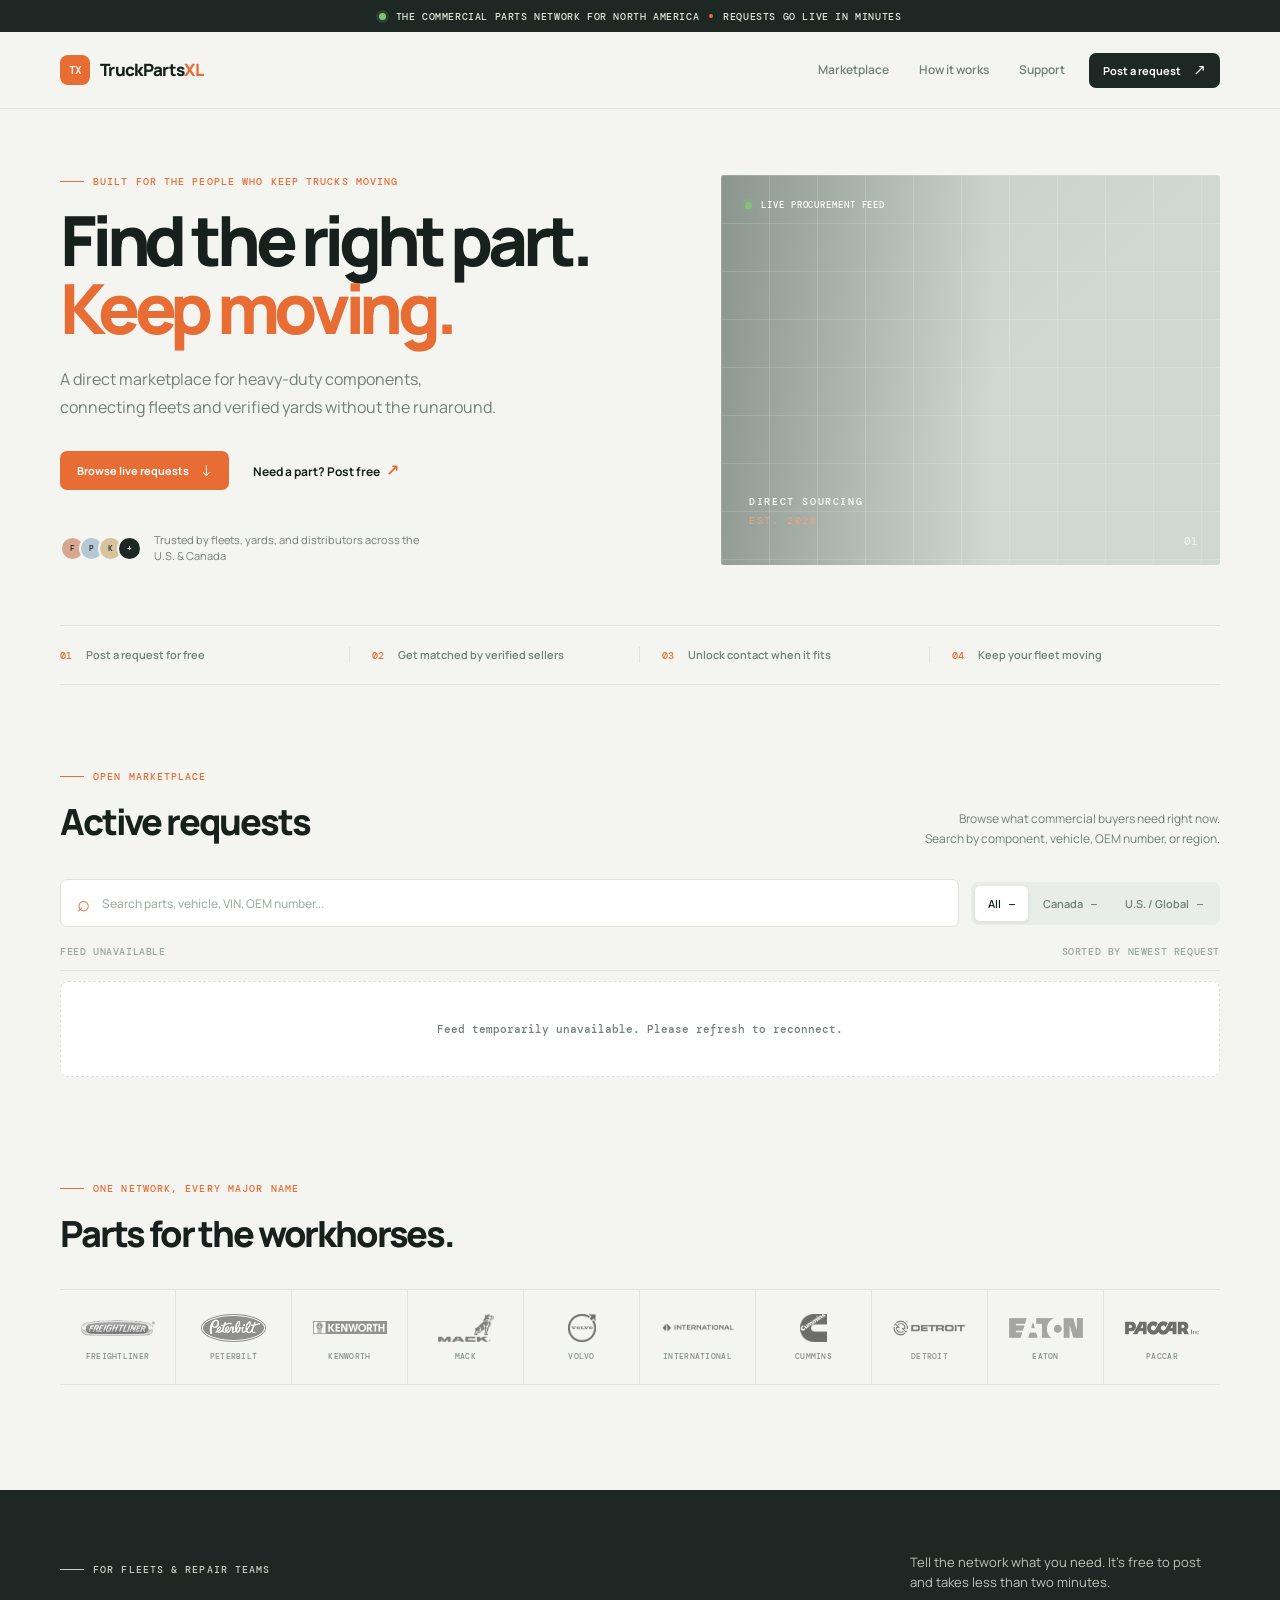
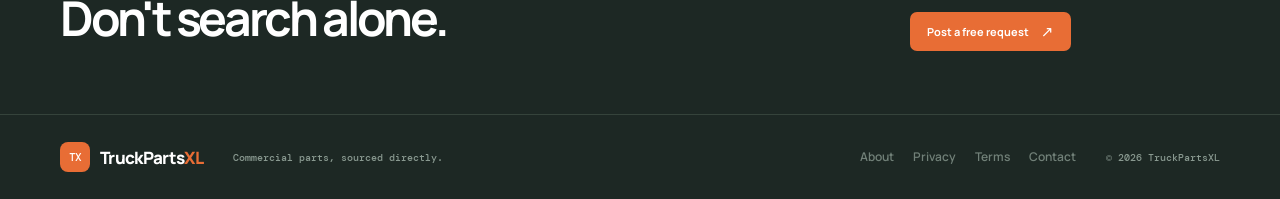
==== commit 0df3f2d9: "Redesign TruckPartsXL marketplace homepage" ====
--- a/index.html
+++ b/index.html
@@ -1,595 +1,86 @@
 <!DOCTYPE html>
 <html lang="en">
 <head>
-    <meta charset="UTF-8">
-    <meta name="viewport" content="width=device-width, initial-scale=1.0">
-    <title>TruckPartsXL | Commercial Sourcing Hub</title>
-    <link rel="preconnect" href="https://fonts.googleapis.com">
-    <link rel="preconnect" href="https://fonts.gstatic.com" crossorigin>
-    <link href="https://fonts.googleapis.com/css2?family=IBM+Plex+Mono:wght@400;600;700&family=Inter:wght@400;500;600;700;800;900&display=swap" rel="stylesheet">
-    <style>
-        :root {
-            --bg:         #F2F4F6;
-            --bg-mid:     #EAECEF;
-            --bg-card:    #FFFFFF;
-            --bg-dark:    #0B1F3A;
-            --bg-dark2:   #112444;
-            --border:     #D4D8DE;
-            --border-mid: #C0C6CE;
-            --subtext:    #6B7A8D;
-            --body:       #3D4D5C;
-            --heading:    #1A2633;
-            --white:      #FFFFFF;
-            --red:        #C8102E;
-            --red-dim:    #A50D25;
-            --red-soft:   rgba(200,16,46,0.08);
-            --red-mid:    rgba(200,16,46,0.15);
-            --blue:       #1B3F6E;
-            --blue-mid:   #2455A4;
-            --blue-soft:  rgba(27,63,110,0.08);
-            --gold:       #B8860B;
-            --gold-soft:  rgba(184,134,11,0.10);
-            --silver:     #8C9BAA;
-            --ff-body: 'Inter', system-ui, sans-serif;
-            --ff-mono: 'IBM Plex Mono', monospace;
-            --r-sm: 4px; --r-md: 8px; --r-lg: 12px; --r-xl: 16px;
-            --shadow-sm: 0 1px 3px rgba(0,0,0,0.08), 0 1px 2px rgba(0,0,0,0.05);
-            --shadow-md: 0 4px 12px rgba(0,0,0,0.08), 0 2px 4px rgba(0,0,0,0.05);
-            --shadow-lg: 0 8px 24px rgba(0,0,0,0.10), 0 4px 8px rgba(0,0,0,0.06);
-        }
-        *, *::before, *::after { box-sizing: border-box; margin: 0; padding: 0; }
-        html { scroll-behavior: smooth; }
-        body { background: var(--bg); color: var(--body); font-family: var(--ff-body); font-size: 14px; line-height: 1.6; -webkit-font-smoothing: antialiased; }
-        .container { max-width: 1280px; margin: 0 auto; padding: 0 24px; }
-
-        /* TOPBAR */
-        .top-bar { background: var(--blue); color: #fff; font-family: var(--ff-mono); font-size: 10px; font-weight: 600; letter-spacing: 0.14em; text-align: center; padding: 7px 16px; text-transform: uppercase; }
-        .tb-short { display: none; }
-
-        /* NAV */
-        nav { background: var(--bg-dark); border-bottom: 3px solid var(--red); position: sticky; top: 0; z-index: 100; box-shadow: var(--shadow-md); }
-        .nav-container { display: flex; align-items: center; justify-content: space-between; height: 64px; }
-        .nav-logo { font-family: var(--ff-mono); font-size: 18px; font-weight: 700; color: var(--white); letter-spacing: -0.02em; text-decoration: none; display: flex; align-items: center; gap: 10px; }
-        .nav-logo-flag { display: flex; flex-direction: column; width: 26px; height: 18px; border-radius: 2px; overflow: hidden; border: 1px solid rgba(255,255,255,0.25); }
-        .flag-stripe { flex: 1; }
-        .flag-stripe.r { background: var(--red); }
-        .flag-stripe.w { background: #fff; }
-        .nav-logo span { color: var(--red); }
-        .nav-links { display: flex; align-items: center; gap: 28px; }
-        .nav-links a { color: rgba(255,255,255,0.75); text-decoration: none; font-size: 13px; font-weight: 500; transition: color 0.15s; }
-        .nav-links a:hover { color: #fff; }
-        .nav-cta { background: var(--red); color: #fff !important; padding: 8px 18px; border-radius: var(--r-sm); font-weight: 700 !important; font-size: 12px !important; letter-spacing: 0.05em; text-transform: uppercase; transition: background 0.15s; }
-        .nav-cta:hover { background: var(--red-dim) !important; }
-
-        /* HERO */
-        .hero { background: var(--bg-dark); position: relative; overflow: hidden; padding: 0; }
-        .hero-inner { display: grid; grid-template-columns: 1fr 480px; min-height: 380px; position: relative; z-index: 2; }
-        .hero-left { padding: 52px 48px 52px 0; display: flex; flex-direction: column; justify-content: center; }
-        .hero-badge { display: inline-flex; align-items: center; gap: 8px; background: var(--gold-soft); border: 1px solid rgba(184,134,11,0.3); color: #D4A017; border-radius: var(--r-sm); font-family: var(--ff-mono); font-size: 9px; font-weight: 700; letter-spacing: 0.14em; text-transform: uppercase; padding: 5px 10px; margin-bottom: 20px; width: fit-content; }
-        .hero h1 { font-size: clamp(28px, 3.5vw, 46px); font-weight: 900; color: var(--white); line-height: 1.1; letter-spacing: -0.03em; margin-bottom: 16px; }
-        .hero h1 .red { color: var(--red); }
-        .hero h1 .outline { color: transparent; -webkit-text-stroke: 1.5px rgba(255,255,255,0.3); }
-        .hero-sub { font-size: 15px; color: rgba(255,255,255,0.65); line-height: 1.75; margin-bottom: 28px; max-width: 480px; }
-        .hero-actions { display: flex; gap: 12px; flex-wrap: wrap; }
-        .btn-red { background: var(--red); color: #fff; border: none; border-radius: var(--r-md); padding: 12px 24px; font-family: var(--ff-body); font-size: 13px; font-weight: 700; letter-spacing: 0.04em; text-transform: uppercase; text-decoration: none; cursor: pointer; transition: background 0.15s, transform 0.1s; display: inline-flex; align-items: center; gap: 6px; }
-        .btn-red:hover { background: var(--red-dim); transform: translateY(-1px); }
-        .btn-outline { background: transparent; color: rgba(255,255,255,0.85); border: 1px solid rgba(255,255,255,0.25); border-radius: var(--r-md); padding: 12px 24px; font-family: var(--ff-body); font-size: 13px; font-weight: 600; letter-spacing: 0.04em; text-transform: uppercase; text-decoration: none; display: inline-flex; align-items: center; gap: 6px; transition: border-color 0.15s, color 0.15s; }
-        .btn-outline:hover { border-color: rgba(255,255,255,0.5); color: #fff; }
-        .hero-right { position: relative; overflow: hidden; background: linear-gradient(135deg, #0D1E35 0%, #162840 100%); }
-        .hero-photo-grid { display: grid; grid-template-columns: 1fr 1fr; grid-template-rows: 1fr 1fr; height: 100%; gap: 3px; }
-        .hero-photo { background-size: cover; background-position: center; position: relative; overflow: hidden; }
-        .hero-photo::after { content: ''; position: absolute; inset: 0; background: rgba(10,20,40,0.35); }
-        .hero-photo:nth-child(1) { grid-row: 1 / 3; }
-        .hero::before { content: ''; position: absolute; top: 0; right: 480px; bottom: 0; width: 60px; background: linear-gradient(90deg, transparent 0%, rgba(200,16,46,0.08) 100%); pointer-events: none; z-index: 1; }
-
-        /* TRUST STRIP */
-        .trust-strip { background: var(--white); border-bottom: 1px solid var(--border); padding: 14px 0; }
-        .trust-items { display: flex; align-items: center; justify-content: center; gap: 40px; flex-wrap: wrap; }
-        .trust-item { display: flex; align-items: center; gap: 8px; font-size: 12px; font-weight: 600; color: var(--body); }
-        .trust-icon { font-size: 16px; }
-
-        /* BRANDS */
-        .brands-section { background: var(--white); border-bottom: 1px solid var(--border); padding: 36px 0; }
-        .brands-label { font-family: var(--ff-mono); font-size: 9px; font-weight: 700; color: var(--subtext); letter-spacing: 0.16em; text-transform: uppercase; text-align: center; margin-bottom: 24px; display: flex; align-items: center; gap: 16px; justify-content: center; }
-        .brands-label::before, .brands-label::after { content: ''; flex: 1; max-width: 120px; height: 1px; background: var(--border); }
-        .brands-grid { display: flex; align-items: center; justify-content: center; flex-wrap: wrap; gap: 8px; }
-        .brand-chip { display: flex; flex-direction: column; align-items: center; justify-content: center; gap: 6px; background: var(--bg); border: 1px solid var(--border); border-radius: var(--r-lg); padding: 14px 18px; min-width: 90px; transition: border-color 0.15s, box-shadow 0.15s; }
-        .brand-chip:hover { border-color: var(--red); box-shadow: var(--shadow-sm); }
-        .brand-logo-img { height: 36px; width: auto; max-width: 100px; object-fit: contain; filter: grayscale(100%) opacity(0.65); transition: filter 0.25s; }
-        .brand-chip:hover .brand-logo-img { filter: grayscale(0%) opacity(1); }
-        .brand-name { font-family: var(--ff-mono); font-size: 8px; font-weight: 700; color: var(--subtext); letter-spacing: 0.1em; text-transform: uppercase; }
-
-        /* HOW IT WORKS */
-        .how-section { background: var(--bg); padding: 52px 0 44px; border-bottom: 1px solid var(--border); }
-        .section-header { text-align: center; margin-bottom: 36px; }
-        .section-eyebrow { font-family: var(--ff-mono); font-size: 9px; font-weight: 700; color: var(--red); letter-spacing: 0.16em; text-transform: uppercase; margin-bottom: 8px; }
-        .section-header h2 { font-size: clamp(20px, 2.5vw, 28px); font-weight: 800; color: var(--heading); letter-spacing: -0.02em; }
-        .how-grid { display: grid; grid-template-columns: 1fr 1fr; gap: 16px; }
-        .how-card { background: var(--bg-card); border: 1px solid var(--border); border-radius: var(--r-xl); padding: 28px; box-shadow: var(--shadow-sm); }
-        .how-card-head { display: flex; align-items: center; gap: 12px; margin-bottom: 14px; }
-        .how-icon { width: 40px; height: 40px; background: var(--red-soft); border: 1px solid var(--red-mid); border-radius: var(--r-md); display: flex; align-items: center; justify-content: center; font-size: 18px; flex-shrink: 0; }
-        .how-card h4 { font-size: 14px; font-weight: 700; color: var(--heading); }
-        .how-card p { font-size: 13px; color: var(--body); line-height: 1.7; margin-bottom: 16px; }
-        .how-steps { list-style: none; display: flex; flex-direction: column; gap: 10px; }
-        .how-steps li { display: flex; gap: 10px; font-size: 13px; color: var(--body); line-height: 1.6; }
-        .step-num { font-family: var(--ff-mono); font-size: 9px; font-weight: 700; color: var(--red); background: var(--red-soft); border: 1px solid var(--red-mid); border-radius: var(--r-sm); padding: 2px 6px; flex-shrink: 0; height: fit-content; margin-top: 2px; }
-
-        /* STATS BAR */
-        .stats-bar { display: grid; grid-template-columns: repeat(3, 1fr); background: var(--bg-card); border-top: 1px solid var(--border); border-bottom: 1px solid var(--border); box-shadow: var(--shadow-sm); }
-        .stat-cell { padding: 18px 24px; border-right: 1px solid var(--border); cursor: pointer; transition: background 0.15s; position: relative; text-align: center; }
-        .stat-cell:last-child { border-right: none; }
-        .stat-cell:hover { background: var(--bg); }
-        .stat-cell.active { background: var(--red-soft); }
-        .stat-cell.active::after { content: ''; position: absolute; bottom: 0; left: 0; right: 0; height: 3px; background: var(--red); }
-        .stat-label { font-family: var(--ff-mono); font-size: 9px; font-weight: 600; letter-spacing: 0.12em; text-transform: uppercase; color: var(--subtext); margin-bottom: 4px; }
-        .stat-value { font-family: var(--ff-mono); font-size: 24px; font-weight: 700; color: var(--heading); letter-spacing: -0.03em; line-height: 1; }
-        .stat-cell.active .stat-label { color: var(--red); }
-        .stat-cell.active .stat-value { color: var(--red); }
-
-        /* SEARCH */
-        .search-bar-wrap { padding: 14px 0; border-bottom: 1px solid var(--border); background: var(--bg-card); position: sticky; top: 64px; z-index: 90; box-shadow: var(--shadow-sm); }
-        .search-inner { display: flex; align-items: center; gap: 12px; }
-        .search-wrap { position: relative; flex: 1; }
-        .search-wrap::before { content: '⌕'; position: absolute; left: 13px; top: 50%; transform: translateY(-50%); color: var(--subtext); font-size: 16px; pointer-events: none; }
-        .search-field { width: 100%; background: var(--bg); border: 1px solid var(--border); border-radius: var(--r-md); padding: 10px 14px 10px 38px; color: var(--heading); font-family: var(--ff-body); font-size: 13px; outline: none; transition: border-color 0.15s, box-shadow 0.15s; }
-        .search-field:focus { border-color: var(--red); box-shadow: 0 0 0 3px var(--red-soft); background: var(--white); }
-        .search-field::placeholder { color: var(--subtext); }
-        .board-status { font-family: var(--ff-mono); font-size: 10px; font-weight: 600; color: var(--subtext); letter-spacing: 0.08em; text-transform: uppercase; white-space: nowrap; }
-
-        /* BOARD */
-        .board-wrap { padding: 20px 0 64px; }
-        .board-wrap .container { max-width: 1060px; }
-        .contract-grid { display: flex; flex-direction: column; gap: 3px; }
-
-        /* CARDS */
-        .contract-card { background: var(--bg-card); border: 1px solid var(--border); border-radius: var(--r-md); overflow: hidden; display: grid; grid-template-columns: 4px 1fr; transition: box-shadow 0.15s, border-color 0.15s, transform 0.1s; box-shadow: var(--shadow-sm); }
-        .contract-card:hover { border-color: var(--red); box-shadow: var(--shadow-md); transform: translateY(-1px); }
-        .card-accent { background: var(--border-mid); }
-        .contract-card.is-priority .card-accent { background: var(--red); }
-        .card-body { padding: 14px 18px; display: grid; grid-template-columns: 210px 1fr 150px 155px; gap: 12px; align-items: center; }
-
-        .part-id { display: flex; flex-direction: column; gap: 3px; min-width: 0; }
-        .part-name { font-size: 14px; font-weight: 700; color: var(--heading); line-height: 1.3; white-space: normal; }
-        .part-vehicle { font-family: var(--ff-mono); font-size: 11px; font-weight: 600; color: var(--blue-mid); letter-spacing: 0.01em; white-space: normal; }
-        .part-tags { display: flex; flex-wrap: wrap; gap: 4px; margin-top: 3px; }
-        .tag { font-family: var(--ff-mono); font-size: 8px; font-weight: 700; letter-spacing: 0.08em; text-transform: uppercase; padding: 2px 6px; border-radius: 3px; border: 1px solid; white-space: nowrap; }
-        .tag-priority { color: var(--red); border-color: rgba(200,16,46,0.3); background: var(--red-soft); }
-        /* Expired tag — amber/gold tone */
-        .tag-expired { color: #7A5800; border-color: rgba(138,106,0,0.3); background: rgba(138,106,0,0.08); }
-
-        .spec-grid { display: grid; grid-template-columns: 1fr 1fr; gap: 6px 14px; }
-        .spec-item { display: flex; flex-direction: column; gap: 1px; min-width: 0; }
-        .spec-label { font-family: var(--ff-mono); font-size: 8px; font-weight: 700; letter-spacing: 0.1em; text-transform: uppercase; color: var(--subtext); }
-        .spec-value { font-size: 11px; font-weight: 600; color: var(--heading); line-height: 1.4; white-space: normal; overflow: visible; }
-        .spec-value.is-vin { font-family: var(--ff-mono); font-size: 10px; color: var(--body); letter-spacing: 0.02em; white-space: nowrap; overflow: hidden; text-overflow: ellipsis; }
-        .spec-value.is-na { color: var(--border-mid); font-style: italic; font-weight: 400; }
-
-        .budget-col { display: flex; flex-direction: column; gap: 5px; }
-        .budget-val { font-family: var(--ff-mono); font-size: 15px; font-weight: 700; color: var(--red); letter-spacing: -0.01em; }
-        .budget-na { font-family: var(--ff-mono); font-size: 11px; color: var(--subtext); font-style: italic; }
-        .region-pill { font-family: var(--ff-mono); font-size: 9px; font-weight: 600; color: var(--body); background: var(--bg); border: 1px solid var(--border); border-radius: 3px; padding: 3px 7px; display: inline-block; white-space: normal; max-width: 100%; }
-
-        .card-actions { display: flex; flex-direction: column; align-items: stretch; gap: 6px; }
-        .unlock-btn { background: var(--red); color: #fff; border: none; border-radius: var(--r-md); padding: 10px 16px; font-family: var(--ff-body); font-size: 11px; font-weight: 700; letter-spacing: 0.04em; text-transform: uppercase; cursor: pointer; white-space: nowrap; transition: background 0.15s, transform 0.1s; display: flex; align-items: center; justify-content: center; gap: 5px; }
-        .unlock-btn:hover { background: var(--red-dim); transform: translateY(-1px); }
-        .unlock-btn:active { transform: translateY(0); }
-        .btn-subtext { font-family: var(--ff-mono); font-size: 8px; color: var(--subtext); letter-spacing: 0.06em; text-align: center; }
-
-        .status-card { background: var(--bg-card); border: 1px solid var(--border); border-radius: var(--r-lg); padding: 48px; text-align: center; font-family: var(--ff-mono); font-size: 12px; font-weight: 600; color: var(--subtext); letter-spacing: 0.05em; box-shadow: var(--shadow-sm); }
-        .pulse { display: inline-block; width: 7px; height: 7px; background: var(--red); border-radius: 50%; margin-right: 8px; animation: pulse 1.6s ease-in-out infinite; }
-        @keyframes pulse { 0%,100% { opacity:1; transform:scale(1); } 50% { opacity:0.3; transform:scale(0.7); } }
-
-        /* FOOTER */
-        footer { background: var(--bg-dark); border-top: 3px solid var(--red); padding: 32px 0; }
-        .footer-inner { display: flex; align-items: center; justify-content: space-between; gap: 20px; flex-wrap: wrap; }
-        .footer-logo { font-family: var(--ff-mono); font-size: 15px; font-weight: 700; color: var(--white); }
-        .footer-logo span { color: var(--red); }
-        .footer-tagline { font-family: var(--ff-mono); font-size: 9px; color: rgba(255,255,255,0.4); letter-spacing: 0.1em; text-transform: uppercase; margin-top: 4px; }
-        .footer-copy { font-family: var(--ff-mono); font-size: 10px; color: rgba(255,255,255,0.4); }
-        .footer-links { display: flex; gap: 20px; }
-        .footer-links a { font-family: var(--ff-mono); font-size: 10px; color: rgba(255,255,255,0.5); text-decoration: none; transition: color 0.15s; }
-        .footer-links a:hover { color: rgba(255,255,255,0.85); }
-
-        .hidden { display: none !important; }
-
-        /* RESPONSIVE */
-        @media (max-width: 900px) {
-            .hero-inner { grid-template-columns: 1fr; }
-            .hero-right { display: none; }
-            .hero-left { padding: 40px 0 32px; }
-            .how-grid { grid-template-columns: 1fr; }
-            .card-body { grid-template-columns: 1fr 1fr; padding: 12px 14px; gap: 10px; }
-            .spec-grid { grid-template-columns: 1fr 1fr; }
-            .card-actions { grid-column: 1/-1; flex-direction: row; justify-content: flex-end; border-top: 1px solid var(--border); padding-top: 10px; gap: 10px; }
-            .unlock-btn { width: auto; flex: 1; }
-        }
-        @media (max-width: 600px) {
-            .container { padding: 0 14px; }
-            .tb-full { display: none; } .tb-short { display: inline; }
-            .nav-links a:not(.nav-cta) { display: none; }
-            .brands-grid { gap: 6px; }
-            .brand-chip { min-width: 75px; padding: 10px 12px; }
-            .stats-bar { grid-template-columns: 1fr 1fr 1fr; }
-            .stat-cell { padding: 12px 8px; }
-            .stat-label { font-size: 7px; }
-            .stat-value { font-size: 20px; }
-            .search-inner { flex-direction: column; align-items: stretch; gap: 6px; }
-            .board-status { text-align: right; }
-            .card-body { grid-template-columns: 1fr; padding: 12px; gap: 8px; }
-            .card-actions { flex-direction: row; border-top: 1px solid var(--border); padding-top: 8px; }
-            .unlock-btn { flex: 1; }
-            .trust-items { gap: 16px; }
-            .footer-inner { flex-direction: column; text-align: center; }
-            .footer-links { justify-content: center; }
-        }
-    </style>
+  <meta charset="UTF-8">
+  <meta name="viewport" content="width=device-width, initial-scale=1.0">
+  <meta name="description" content="TruckPartsXL connects commercial fleets with verified heavy-duty parts suppliers across North America.">
+  <title>TruckPartsXL — Commercial Parts Marketplace</title>
+  <link rel="preconnect" href="https://fonts.googleapis.com">
+  <link rel="preconnect" href="https://fonts.gstatic.com" crossorigin>
+  <link href="https://fonts.googleapis.com/css2?family=DM+Mono:wght@400;500&family=Manrope:wght@400;500;600;700;800&display=swap" rel="stylesheet">
+  <link rel="stylesheet" href="theme.css">
 </head>
 <body>
+  <div class="announcement"><span class="status-dot"></span> The commercial parts network for North America <span class="announcement-divider"></span> Requests go live in minutes</div>
 
-<div class="top-bar">
-    <span class="tb-full">🇺🇸 Celebrating America's 250th · Real-Time B2B Heavy Duty Parts Exchange · North America</span>
-    <span class="tb-short">🇺🇸 Live B2B Parts Feed</span>
-</div>
+  <header class="site-header">
+    <div class="shell nav-row">
+      <a class="brand" href="index.html" aria-label="TruckPartsXL home"><span class="brand-mark">TX</span><span>TruckParts<span class="brand-accent">XL</span></span></a>
+      <nav class="main-nav" aria-label="Main navigation">
+        <a href="#marketplace">Marketplace</a>
+        <a href="about.html">How it works</a>
+        <a href="contact.html">Support</a>
+      </nav>
+      <a class="button button-dark button-small" href="https://docs.google.com/forms/d/e/1FAIpQLSeNRTIIvsAK8g0JuSyBG29JadUIww9bW3vgI0BS4ZJx7n71MA/viewform?usp=header" target="_blank" rel="noreferrer">Post a request <span>↗</span></a>
+    </div>
+  </header>
 
-<nav>
-    <div class="container nav-container">
-        <a href="index.html" class="nav-logo">
-            <div class="nav-logo-flag">
-                <div class="flag-stripe r"></div><div class="flag-stripe w"></div>
-                <div class="flag-stripe r"></div><div class="flag-stripe w"></div>
-                <div class="flag-stripe r"></div>
-            </div>
-            TruckParts<span>XL</span>
-        </a>
-        <div class="nav-links">
-            <a href="#board">Open Contracts</a>
-            <a href="subscribe.html">For Yards</a>
-            <a href="about.html">About</a>
-            <a href="contact.html">Contact</a>
-            <a href="https://docs.google.com/forms/d/e/1FAIpQLSeNRTIIvsAK8g0JuSyBG29JadUIww9bW3vgI0BS4ZJx7n71MA/viewform?usp=header"
-               target="_blank" class="nav-cta">Post a Bounty — Free</a>
+  <main>
+    <section class="hero shell">
+      <div class="hero-copy">
+        <p class="eyebrow"><span class="eyebrow-line"></span> Built for the people who keep trucks moving</p>
+        <h1>Find the right part.<br><em>Keep moving.</em></h1>
+        <p class="hero-description">A direct marketplace for heavy-duty components, connecting fleets and verified yards without the runaround.</p>
+        <div class="hero-actions">
+          <a class="button button-orange" href="#marketplace">Browse live requests <span>↓</span></a>
+          <a class="text-link" href="https://docs.google.com/forms/d/e/1FAIpQLSeNRTIIvsAK8g0JuSyBG29JadUIww9bW3vgI0BS4ZJx7n71MA/viewform?usp=header" target="_blank" rel="noreferrer">Need a part? Post free <span>↗</span></a>
         </div>
-    </div>
-</nav>
+        <div class="hero-proof"><div class="avatar-stack"><span>F</span><span>P</span><span>K</span><span>+</span></div><span>Trusted by fleets, yards, and distributors across the U.S. &amp; Canada</span></div>
+      </div>
+      <div class="hero-art" aria-label="Heavy duty truck parts marketplace">
+        <div class="art-grid"></div><div class="art-label">DIRECT SOURCING<br><strong>EST. 2026</strong></div>
+        <div class="art-ticker"><span class="status-dot"></span> LIVE PROCUREMENT FEED</div>
+        <div class="art-number">01</div>
+      </div>
+    </section>
 
-<header class="hero">
-    <div class="container">
-        <div class="hero-inner">
-            <div class="hero-left">
-                <div class="hero-badge">★ USA 250th Anniversary · 1776–2026 ★</div>
-                <h1>Heavy Duty Parts.<br><span class="red">Direct.</span> <span class="outline">Fast.</span></h1>
-                <p class="hero-sub">Connect directly with verified salvage yards and heavy-duty breakers across North America. Post your parts need free — no brokers, no markup, no waiting.</p>
-                <div class="hero-actions">
-                    <a href="https://docs.google.com/forms/d/e/1FAIpQLSeNRTIIvsAK8g0JuSyBG29JadUIww9bW3vgI0BS4ZJx7n71MA/viewform?usp=header"
-                       target="_blank" class="btn-red">🔍 Post a Bounty — Free</a>
-                    <a href="#board" class="btn-outline">View Open Contracts →</a>
-                </div>
-            </div>
-            <div class="hero-right">
-                <div class="hero-photo-grid">
-                    <div class="hero-photo" style="background-image:url('https://images.unsplash.com/photo-1720811559395-3ed8d1b16649?w=600&q=85');"></div>
-                    <div class="hero-photo" style="background-image:url('https://images.unsplash.com/photo-1720811559337-c59b75acc4de?w=400&q=85');"></div>
-                    <div class="hero-photo" style="background-image:url('https://images.unsplash.com/photo-1586191552066-d52dd1e3af86?w=400&q=85');"></div>
-                </div>
-            </div>
-        </div>
-    </div>
-</header>
+    <section class="metrics shell" aria-label="Marketplace benefits">
+      <div><strong>01</strong><span>Post a request for free</span></div><div><strong>02</strong><span>Get matched by verified sellers</span></div><div><strong>03</strong><span>Unlock contact when it fits</span></div><div><strong>04</strong><span>Keep your fleet moving</span></div>
+    </section>
 
-<div class="trust-strip">
-    <div class="container">
-        <div class="trust-items">
-            <div class="trust-item"><span class="trust-icon">✅</span> Free for Buyers</div>
-            <div class="trust-item"><span class="trust-icon">🔒</span> Private Contact Info</div>
-            <div class="trust-item"><span class="trust-icon">⚡</span> Live in Minutes</div>
-            <div class="trust-item"><span class="trust-icon">🇺🇸</span> Canada &amp; U.S. Coverage</div>
-            <div class="trust-item"><span class="trust-icon">💳</span> Secure Stripe Payments</div>
-            <div class="trust-item"><span class="trust-icon">🚛</span> Class 6–8 Specialists</div>
-        </div>
-    </div>
-</div>
+    <section class="marketplace shell" id="marketplace">
+      <div class="section-heading"><div><p class="eyebrow"><span class="eyebrow-line"></span> Open marketplace</p><h2>Active requests</h2></div><p class="section-note">Browse what commercial buyers need right now.<br>Search by component, vehicle, OEM number, or region.</p></div>
+      <div class="market-toolbar">
+        <div class="search-box"><span aria-hidden="true">⌕</span><label class="sr-only" for="searchBar">Search active requests</label><input id="searchBar" type="search" placeholder="Search parts, vehicle, VIN, OEM number..." oninput="applyFilters()"></div>
+        <div class="filter-tabs" role="group" aria-label="Filter requests by region"><button class="filter-tab active" id="filter-all" onclick="setFilter('all')">All <b id="count-all">—</b></button><button class="filter-tab" id="filter-ontario" onclick="setFilter('ontario')">Canada <b id="count-ontario">—</b></button><button class="filter-tab" id="filter-global" onclick="setFilter('global')">U.S. / Global <b id="count-global">—</b></button></div>
+      </div>
+      <div class="feed-header"><span id="boardStatus">Connecting to live feed...</span><span>Sorted by newest request</span></div>
+      <div class="contract-grid" id="contractGrid"><div class="status-card"><span class="loading-ring"></span>Connecting to procurement feed...</div></div>
+    </section>
 
-<section class="brands-section">
-    <div class="container">
-        <div class="brands-label">Our network sources parts from all major manufacturers</div>
-        <div class="brands-grid">
-            <div class="brand-chip"><img src="freightliner.png" alt="Freightliner" class="brand-logo-img"><span class="brand-name">Freightliner</span></div>
-            <div class="brand-chip"><img src="peterbilt.png" alt="Peterbilt" class="brand-logo-img"><span class="brand-name">Peterbilt</span></div>
-            <div class="brand-chip"><img src="kenworth.png" alt="Kenworth" class="brand-logo-img"><span class="brand-name">Kenworth</span></div>
-            <div class="brand-chip"><img src="mack.png" alt="Mack" class="brand-logo-img"><span class="brand-name">Mack</span></div>
-            <div class="brand-chip"><img src="volvo.png" alt="Volvo" class="brand-logo-img"><span class="brand-name">Volvo</span></div>
-            <div class="brand-chip"><img src="international.png" alt="International" class="brand-logo-img"><span class="brand-name">International</span></div>
-            <div class="brand-chip"><img src="westernstar.png" alt="Western Star" class="brand-logo-img"><span class="brand-name">Western Star</span></div>
-            <div class="brand-chip"><img src="cummins.png" alt="Cummins" class="brand-logo-img"><span class="brand-name">Cummins</span></div>
-            <div class="brand-chip"><img src="detroit.png" alt="Detroit" class="brand-logo-img"><span class="brand-name">Detroit</span></div>
-            <div class="brand-chip"><img src="eaton.png" alt="Eaton" class="brand-logo-img"><span class="brand-name">Eaton</span></div>
-            <div class="brand-chip"><img src="hino.png" alt="Hino" class="brand-logo-img"><span class="brand-name">Hino</span></div>
-            <div class="brand-chip"><img src="paccar.png" alt="PACCAR" class="brand-logo-img"><span class="brand-name">PACCAR</span></div>
-        </div>
-    </div>
-</section>
+    <section class="brands shell"><div class="section-heading compact"><div><p class="eyebrow"><span class="eyebrow-line"></span> One network, every major name</p><h2>Parts for the workhorses.</h2></div></div><div class="brands-grid">
+      <div class="brand-chip"><img src="freightliner.png" alt="Freightliner"><span>Freightliner</span></div><div class="brand-chip"><img src="peterbilt.png" alt="Peterbilt"><span>Peterbilt</span></div><div class="brand-chip"><img src="kenworth.png" alt="Kenworth"><span>Kenworth</span></div><div class="brand-chip"><img src="mack.png" alt="Mack"><span>Mack</span></div><div class="brand-chip"><img src="volvo.png" alt="Volvo"><span>Volvo</span></div><div class="brand-chip"><img src="international.png" alt="International"><span>International</span></div><div class="brand-chip"><img src="cummins.png" alt="Cummins"><span>Cummins</span></div><div class="brand-chip"><img src="detroit.png" alt="Detroit"><span>Detroit</span></div><div class="brand-chip"><img src="eaton.png" alt="Eaton"><span>Eaton</span></div><div class="brand-chip"><img src="paccar.png" alt="PACCAR"><span>PACCAR</span></div>
+    </div></section>
 
-<section class="how-section">
-    <div class="container">
-        <div class="section-header">
-            <div class="section-eyebrow">How It Works</div>
-            <h2>Direct Connection. Zero Middlemen.</h2>
-        </div>
-        <div class="how-grid">
-            <div class="how-card">
-                <div class="how-card-head"><div class="how-icon">📦</div><h4>For Parts Buyers — 100% Free</h4></div>
-                <p>Skip the cold-calling. Post your requirement and let verified suppliers come to you — at no cost.</p>
-                <ol class="how-steps">
-                    <li><span class="step-num">01</span><span><strong>Submit a request</strong> with your truck specs, VIN, component details, and target budget.</span></li>
-                    <li><span class="step-num">02</span><span><strong>Goes live instantly</strong> — broadcast to our verified commercial salvage network across Canada and the U.S.</span></li>
-                </ol>
-            </div>
-            <div class="how-card">
-                <div class="how-card-head"><div class="how-icon">⚙️</div><h4>For Salvage Yards &amp; Distributors</h4></div>
-                <p>Real-time access to high-intent commercial buyers. No cold leads, no subscriptions, no guesswork.</p>
-                <ol class="how-steps">
-                    <li><span class="step-num">01</span><span><strong>Browse free</strong> — monitor all open contracts filtered by region, part type, or manufacturer.</span></li>
-                    <li><span class="step-num">02</span><span><strong>Unlock buyer contact</strong> via a $9.99 Stripe payment when you have a match. Close the deal direct.</span></li>
-                    <li><span class="step-num">03</span><span><strong>Get instant alerts</strong> — <a href="subscribe.html" style="color:var(--red);font-weight:700;text-decoration:none;">subscribe to the live feed</a> and receive new requests by email the moment they come in.</span></li>
-                </ol>
-            </div>
-        </div>
-    </div>
-</section>
+    <section class="cta-band"><div class="shell cta-inner"><div><p class="eyebrow light"><span class="eyebrow-line"></span> For fleets &amp; repair teams</p><h2>Don&apos;t search alone.</h2></div><div><p>Tell the network what you need. It&apos;s free to post and takes less than two minutes.</p><a class="button button-orange" href="https://docs.google.com/forms/d/e/1FAIpQLSeNRTIIvsAK8g0JuSyBG29JadUIww9bW3vgI0BS4ZJx7n71MA/viewform?usp=header" target="_blank" rel="noreferrer">Post a free request <span>↗</span></a></div></div></section>
+  </main>
 
-<div class="stats-bar" id="board">
-    <div class="stat-cell active" id="filter-all" onclick="setFilter('all')">
-        <div class="stat-label">Total Active</div>
-        <div class="stat-value" id="count-all">—</div>
-    </div>
-    <div class="stat-cell" id="filter-ontario" onclick="setFilter('ontario')">
-        <div class="stat-label">Canada Regional</div>
-        <div class="stat-value" id="count-ontario">—</div>
-    </div>
-    <div class="stat-cell" id="filter-global" onclick="setFilter('global')">
-        <div class="stat-label">US / Global</div>
-        <div class="stat-value" id="count-global">—</div>
-    </div>
-</div>
-
-<div class="search-bar-wrap">
-    <div class="container">
-        <div class="search-inner">
-            <div class="search-wrap">
-                <input type="text" id="searchBar" class="search-field"
-                    placeholder="Search by part name, VIN, engine series, OEM casting number…"
-                    oninput="applyFilters()">
-            </div>
-            <span class="board-status" id="boardStatus">Loading…</span>
-        </div>
-    </div>
-</div>
-
-<section class="board-wrap">
-    <div class="container">
-        <div class="contract-grid" id="contractGrid">
-            <div class="status-card"><span class="pulse"></span>Connecting to procurement feed…</div>
-        </div>
-    </div>
-</section>
-
-<footer>
-    <div class="container">
-        <div class="footer-inner">
-            <div>
-                <div class="footer-logo">TruckParts<span>XL</span></div>
-                <div class="footer-tagline">Keeping America's Fleet on the Road Since Day One</div>
-            </div>
-            <div class="footer-copy">© 2026 TruckPartsXL. Commercial Salvage Ecosystem. All Rights Reserved.</div>
-            <div class="footer-links">
-                <a href="about.html">About</a>
-                <a href="privacy.html">Privacy</a>
-                <a href="terms.html">Terms</a>
-                <a href="contact.html">Contact</a>
-            </div>
-        </div>
-    </div>
-</footer>
+  <footer class="site-footer"><div class="shell footer-row"><a class="brand footer-brand" href="index.html"><span class="brand-mark">TX</span><span>TruckParts<span class="brand-accent">XL</span></span></a><p>Commercial parts, sourced directly.</p><div class="footer-links"><a href="about.html">About</a><a href="privacy.html">Privacy</a><a href="terms.html">Terms</a><a href="contact.html">Contact</a></div><span class="copyright">© 2026 TruckPartsXL</span></div></footer>
 
 <script>
-    const REPO = "174hz/truckpartsxl";
-    const STRIPE_LINK_FALLBACK = "https://buy.stripe.com/test_7sYfYZb8Cfmu8hq8u3a7C0g";
-    const THIRTY_DAYS_MS = 30 * 24 * 60 * 60 * 1000;
-    let allContracts = [];
-    let activeFilter = 'all';
-
-    // ── Field reader ─────────────────────────────────────────────────────────
-    function getField(obj, key, fallback) {
-        const val = obj[key];
-        if (val === undefined || val === null) return fallback;
-        const str = String(val).trim();
-        if (!str || str.toLowerCase() === 'undefined' || str.toLowerCase() === 'null') return fallback;
-        if (str.includes('@') && str.includes('.')) return fallback;
-        if (str.toLowerCase().startsWith('select your')) return fallback;
-        return str;
-    }
-
-    // ── Junk entry filter ────────────────────────────────────────────────────
-    function isValidEntry(bounty) {
-        const part    = bounty.partName || '';
-        const vehicle = bounty.yearMakeModel || '';
-        if (!part && !vehicle) return false;
-        if (part.includes('@') || vehicle.includes('@')) return false;
-        if (part.match(/^\d{3}[\s\-]\d{3}[\s\-]\d{4}$/)) return false;
-        if (part.toLowerCase().startsWith('select your')) return false;
-        return true;
-    }
-
-    // ── Canada detection — handles free-text regions ─────────────────────────
-    function isCanada(region) {
-        if (!region) return false;
-        return /ontario|toronto|ottawa|hamilton|london ON|kitchener|windsor|mississauga|brampton|markham/i.test(region) ||
-               /quebec|montreal|laval|longueuil|gatineau/i.test(region) ||
-               /british columbia|vancouver|victoria|surrey|burnaby/i.test(region) ||
-               /alberta|calgary|edmonton|red deer|lethbridge/i.test(region) ||
-               /manitoba|winnipeg|brandon/i.test(region) ||
-               /saskatchewan|regina|saskatoon/i.test(region) ||
-               /nova scotia|halifax/i.test(region) ||
-               /new brunswick|fredericton|moncton/i.test(region) ||
-               /newfoundland|st\. john/i.test(region) ||
-               /prince edward|charlottetown/i.test(region) ||
-               /horseshoe|peterborough|millbrook/i.test(region) ||
-               /\b(AB|BC|MB|NB|NL|NS|ON|PE|QC|SK)\b/.test(region) ||
-               /\bcanada\b/i.test(region);
-    }
-
-    // ── Budget formatter ─────────────────────────────────────────────────────
-    function formatBudget(budget) {
-        if (!budget) return '';
-        const num = Number(String(budget).replace(/[^0-9.]/g, ''));
-        if (isNaN(num) || num === 0) return budget;
-        return '$' + num.toLocaleString();
-    }
-
-    // ── Render a single contract card ────────────────────────────────────────
-    function renderCard(bounty, index) {
-        const part      = getField(bounty, 'partName',      'Component Asset');
-        const vehicle   = getField(bounty, 'yearMakeModel', '');
-        const vin       = getField(bounty, 'vin',           '');
-        const casting   = getField(bounty, 'oem',           '');
-        const engine    = getField(bounty, 'specs',         '');
-        const condition = getField(bounty, 'condition',     '');
-        const budget    = getField(bounty, 'budget',        '');
-        const region    = getField(bounty, 'region',        'Not Specified');
-
-        const isPriority   = bounty.boosted === 'true';
-        const listingDate  = bounty.timestamp ? new Date(bounty.timestamp) : null;
-        const isExpired    = listingDate && (Date.now() - listingDate.getTime()) > THIRTY_DAYS_MS;
-        const regionEmoji  = isCanada(region) ? '🍁' : '🇺🇸';
-        const unlockUrl    = (bounty.unlockUrl || STRIPE_LINK_FALLBACK).replace(/'/g, "%27");
-        const searchStr    = `${part} ${vehicle} ${vin} ${casting} ${engine} ${region}`.toLowerCase();
-
-        return `
-        <div class="contract-card ${isPriority ? 'is-priority' : ''}"
-             data-region="${region.toLowerCase()}"
-             data-search="${searchStr}">
-            <div class="card-accent"></div>
-            <div class="card-body">
-                <div class="part-id">
-                    <span class="part-name">${part}</span>
-                    ${vehicle ? `<span class="part-vehicle">${vehicle}</span>` : ''}
-                    <div class="part-tags">
-                        ${isPriority ? '<span class="tag tag-priority">⚡ Priority</span>' : ''}
-                        ${isExpired  ? '<span class="tag tag-expired">⏱ May Be Filled</span>' : ''}
-                    </div>
-                </div>
-                <div class="spec-grid">
-                    <div class="spec-item">
-                        <span class="spec-label">VIN</span>
-                        <span class="spec-value is-vin">${vin || '<span class="is-na">—</span>'}</span>
-                    </div>
-                    <div class="spec-item">
-                        <span class="spec-label">OEM / Casting</span>
-                        <span class="spec-value">${casting || '<span class="is-na">—</span>'}</span>
-                    </div>
-                    <div class="spec-item">
-                        <span class="spec-label">Specs / Engine</span>
-                        <span class="spec-value">${engine || '<span class="is-na">—</span>'}</span>
-                    </div>
-                    <div class="spec-item">
-                        <span class="spec-label">Condition Required</span>
-                        <span class="spec-value">${condition || '<span class="is-na">—</span>'}</span>
-                    </div>
-                </div>
-                <div class="budget-col">
-                    ${budget
-                        ? `<span class="budget-val">${formatBudget(budget)}</span>`
-                        : `<span class="budget-na">Quote Direct</span>`}
-                    <span class="region-pill">${regionEmoji} ${region}</span>
-                </div>
-                <div class="card-actions">
-                    <button class="unlock-btn" onclick="window.open('${unlockUrl}', '_blank')">
-                        🔒 Unlock Contact
-                    </button>
-                    <span class="btn-subtext">Secure via Stripe · $9.99</span>
-                </div>
-            </div>
-        </div>`;
-    }
-
-    // ── Filter + search ──────────────────────────────────────────────────────
-    function setFilter(f) {
-        activeFilter = f;
-        ['all','ontario','global'].forEach(id => {
-            document.getElementById('filter-' + id).classList.toggle('active', id === f);
-        });
-        applyFilters();
-    }
-
-    function applyFilters() {
-        const q     = document.getElementById('searchBar').value.toLowerCase().trim();
-        const cards = document.querySelectorAll('#contractGrid .contract-card');
-        let visible = 0;
-        cards.forEach(card => {
-            const r           = card.dataset.region || '';
-            const s           = card.dataset.search || '';
-            const regionMatch =
-                activeFilter === 'all'     ? true :
-                activeFilter === 'ontario' ? isCanada(r) : !isCanada(r);
-            const show = regionMatch && (!q || s.includes(q));
-            card.classList.toggle('hidden', !show);
-            if (show) visible++;
-        });
-        const empty = document.getElementById('emptyMsg');
-        if (visible === 0 && cards.length > 0) {
-            if (!empty) document.getElementById('contractGrid').insertAdjacentHTML('beforeend',
-                `<div id="emptyMsg" class="status-card">No contracts match your filter parameters.</div>`);
-        } else if (empty) empty.remove();
-        const labels = { all: 'All open contracts', ontario: 'Canada regional feed', global: 'US / Global exchange' };
-        document.getElementById('boardStatus').textContent =
-            `${visible} contract${visible !== 1 ? 's' : ''} — ${labels[activeFilter]}`;
-    }
-
-    // ── Load board ───────────────────────────────────────────────────────────
-    async function loadBoard() {
-        const grid = document.getElementById('contractGrid');
-        const url  = `https://raw.githubusercontent.com/${REPO}/main/bounties.json?t=${Date.now()}`;
-        try {
-            const res  = await fetch(url);
-            if (!res.ok) throw new Error('Feed unreachable');
-            const data = await res.json();
-            allContracts = Array.isArray(data) ? data : (data.bounties || []);
-
-            // Remove junk/invalid entries
-            allContracts = allContracts.filter(b => isValidEntry(b));
-
-            // Sort: boosted first, then newest first
-            allContracts.sort(function(a, b) {
-                const aBoosted = a.boosted === 'true' ? 1 : 0;
-                const bBoosted = b.boosted === 'true' ? 1 : 0;
-                if (bBoosted !== aBoosted) return bBoosted - aBoosted;
-                return new Date(b.timestamp) - new Date(a.timestamp);
-            });
-
-            if (allContracts.length === 0) {
-                grid.innerHTML = `<div class="status-card">No active contracts on the board right now. <a href="https://docs.google.com/forms/d/e/1FAIpQLSeNRTIIvsAK8g0JuSyBG29JadUIww9bW3vgI0BS4ZJx7n71MA/viewform?usp=header" target="_blank" style="color:var(--red);font-weight:700;">Post the first bounty →</a></div>`;
-                ['count-all','count-ontario','count-global'].forEach(id => document.getElementById(id).textContent = '0');
-                document.getElementById('boardStatus').textContent = '0 contracts';
-                return;
-            }
-
-            grid.innerHTML = allContracts.map((b, i) => renderCard(b, i)).join('');
-
-            let canada = 0, global = 0;
-            allContracts.forEach(b => { isCanada(b.region || '') ? canada++ : global++; });
-            const total = canada + global;
-            document.getElementById('count-all').textContent     = total;
-            document.getElementById('count-ontario').textContent = canada;
-            document.getElementById('count-global').textContent  = global;
-
-            applyFilters();
-        } catch (err) {
-            console.error(err);
-            grid.innerHTML = `<div class="status-card">Feed temporarily unavailable. Please refresh.</div>`;
-        }
-    }
-
-    window.addEventListener('DOMContentLoaded', loadBoard);
+const REPO = '174hz/truckpartsxl';
+const STRIPE_LINK_FALLBACK = 'https://buy.stripe.com/test_7sYfYZb8Cfmu8hq8u3a7C0g';
+const THIRTY_DAYS_MS = 30 * 24 * 60 * 60 * 1000;
+let allContracts = [], activeFilter = 'all';
+function getField(obj, key, fallback) { const value = obj[key]; if (value === undefined || value === null) return fallback; const text = String(value).trim(); if (!text || /^(undefined|null|select your)/i.test(text) || (text.includes('@') && text.includes('.'))) return fallback; return text; }
+function isValidEntry(item) { const part = item.partName || '', vehicle = item.yearMakeModel || ''; return (part || vehicle) && !part.includes('@') && !vehicle.includes('@') && !/^\d{3}[\s-]\d{3}[\s-]\d{4}$/.test(part) && !/^select your/i.test(part); }
+function isCanada(region) { return /ontario|toronto|ottawa|hamilton|london ON|kitchener|windsor|mississauga|brampton|markham|quebec|montreal|laval|longueuil|gatineau|british columbia|vancouver|victoria|surrey|burnaby|alberta|calgary|edmonton|manitoba|winnipeg|saskatchewan|regina|nova scotia|halifax|new brunswick|newfoundland|prince edward|canada|\b(AB|BC|MB|NB|NL|NS|ON|PE|QC|SK)\b/i.test(region || ''); }
+function formatBudget(value) { if (!value) return ''; const num = Number(String(value).replace(/[^0-9.]/g, '')); return Number.isNaN(num) || num === 0 ? value : '$' + num.toLocaleString(); }
+function renderCard(item) { const part = getField(item,'partName','Component asset'), vehicle = getField(item,'yearMakeModel',''), vin = getField(item,'vin',''), casting = getField(item,'oem',''), engine = getField(item,'specs',''), condition = getField(item,'condition',''), budget = getField(item,'budget',''), region = getField(item,'region','Not specified'), priority = item.boosted === 'true', seeded = item.seeded === 'true', url = (item.unlockUrl || STRIPE_LINK_FALLBACK).replace(/'/g,'%27'), date = item.timestamp ? new Date(item.timestamp) : null, recent = date && (Date.now() - date.getTime()) < THIRTY_DAYS_MS, search = `${part} ${vehicle} ${vin} ${casting} ${engine} ${condition} ${region}`.toLowerCase(); return `<article class="contract-card ${priority ? 'priority' : ''}" data-region="${region.toLowerCase()}" data-search="${search}"><div class="card-top"><div><div class="request-label">${priority ? 'Priority request' : 'Parts request'}</div><h3>${part}</h3>${vehicle ? `<p class="vehicle">${vehicle}</p>` : ''}</div><span class="region-pill">${isCanada(region) ? 'CA' : 'US'} · ${region}</span></div><div class="spec-grid"><div><span>OEM / casting</span><strong>${casting || 'Not specified'}</strong></div><div><span>Engine / specs</span><strong>${engine || 'Not specified'}</strong></div><div><span>Condition</span><strong>${condition || 'Any condition'}</strong></div><div><span>VIN</span><strong class="mono">${vin || 'Not provided'}</strong></div></div><div class="card-bottom"><div class="card-tags">${recent ? '<span class="tag">Recently posted</span>' : ''}<span class="tag muted">Direct buyer request</span></div><div class="card-ask">${budget ? `<strong>${formatBudget(budget)}</strong><span>target budget</span>` : '<strong>Quote direct</strong><span>budget flexible</span>'}</div><div class="card-action">${seeded ? '<button class="button button-muted" disabled>Being matched</button>' : `<button class="button button-dark" onclick="window.open('${url}','_blank')">Unlock contact <span>↗</span></button>`}<small>${seeded ? 'Post your request to join the network' : 'Secure checkout · $9.99'}</small></div></div></article>`; }
+function setFilter(filter) { activeFilter = filter; ['all','ontario','global'].forEach(id => document.getElementById('filter-' + id).classList.toggle('active', id === filter)); applyFilters(); }
+function applyFilters() { const query = document.getElementById('searchBar').value.toLowerCase().trim(); const cards = document.querySelectorAll('.contract-card'); let visible = 0; cards.forEach(card => { const region = card.dataset.region || '', matches = (activeFilter === 'all' || (activeFilter === 'ontario' ? isCanada(region) : !isCanada(region))) && (!query || card.dataset.search.includes(query)); card.hidden = !matches; if (matches) visible++; }); const label = activeFilter === 'all' ? 'all open requests' : activeFilter === 'ontario' ? 'Canada requests' : 'U.S. / global requests'; document.getElementById('boardStatus').textContent = `${visible} ${visible === 1 ? 'request' : 'requests'} · ${label}`; }
+async function loadBoard() { const grid = document.getElementById('contractGrid'); try { const response = await fetch(`https://raw.githubusercontent.com/${REPO}/main/bounties.json?t=${Date.now()}`); if (!response.ok) throw new Error('Feed unreachable'); const payload = await response.json(); allContracts = (Array.isArray(payload) ? payload : payload.bounties || []).filter(isValidEntry).sort((a,b) => (b.boosted === 'true') - (a.boosted === 'true') || new Date(b.timestamp) - new Date(a.timestamp)); if (!allContracts.length) { grid.innerHTML = '<div class="status-card">No active requests right now. <a href="https://docs.google.com/forms/d/e/1FAIpQLSeNRTIIvsAK8g0JuSyBG29JadUIww9bW3vgI0BS4ZJx7n71MA/viewform?usp=header" target="_blank">Post the first request →</a></div>'; return; } grid.innerHTML = allContracts.map(renderCard).join(''); const canada = allContracts.filter(x => isCanada(x.region)).length; document.getElementById('count-all').textContent = allContracts.length; document.getElementById('count-ontario').textContent = canada; document.getElementById('count-global').textContent = allContracts.length - canada; applyFilters(); } catch (error) { grid.innerHTML = '<div class="status-card">Feed temporarily unavailable. Please refresh to reconnect.</div>'; document.getElementById('boardStatus').textContent = 'Feed unavailable'; } }
+window.addEventListener('DOMContentLoaded', loadBoard);
 </script>
 </body>
 </html>
--- a/theme.css
+++ b/theme.css
@@ -0,0 +1,4 @@
+:root{--ink:#17201d;--muted:#718078;--paper:#f4f5f1;--surface:#fff;--line:#dfe4dd;--orange:#e86d35;--orange-dark:#bd4e20;--green:#a8c3a4;--deep:#1d2824;--soft:#edf1eb;--mono:'DM Mono',monospace;--sans:'Manrope',system-ui,sans-serif}*{box-sizing:border-box}html{scroll-behavior:smooth}body{margin:0;background:var(--paper);color:var(--ink);font-family:var(--sans);font-size:14px;line-height:1.5;-webkit-font-smoothing:antialiased}.shell{width:min(1160px,calc(100% - 48px));margin:0 auto}.announcement{height:32px;background:var(--deep);color:#dbe5d8;font:500 10px var(--mono);letter-spacing:.06em;text-align:center;text-transform:uppercase;display:flex;align-items:center;justify-content:center;gap:10px}.announcement-divider{width:4px;height:4px;border-radius:50%;background:var(--orange)}.status-dot{width:7px;height:7px;border-radius:50%;background:#85c17b;display:inline-block;box-shadow:0 0 0 3px rgba(133,193,123,.15)}.site-header{background:rgba(244,245,241,.92);border-bottom:1px solid var(--line);position:sticky;top:0;z-index:10;backdrop-filter:blur(16px)}.nav-row{height:76px;display:flex;align-items:center;justify-content:space-between;gap:24px}.brand{display:flex;align-items:center;gap:10px;color:var(--ink);font-weight:800;font-size:17px;letter-spacing:-.04em;text-decoration:none}.brand-accent{color:var(--orange)}.brand-mark{width:30px;height:30px;border-radius:8px;background:var(--orange);color:#fff;display:grid;place-items:center;font:500 11px var(--mono);letter-spacing:-.12em}.main-nav{display:flex;gap:30px;margin-left:auto}.main-nav a,.footer-links a{color:var(--muted);font-size:12px;font-weight:600;text-decoration:none}.main-nav a:hover,.footer-links a:hover{color:var(--orange)}.button{border:0;border-radius:7px;padding:12px 17px;display:inline-flex;align-items:center;justify-content:center;gap:12px;font:700 11px var(--sans);text-decoration:none;cursor:pointer;transition:transform .15s,background .15s}.button:hover{transform:translateY(-1px)}.button span{font-size:15px;font-weight:400;line-height:0}.button-small{padding:10px 14px}.button-dark{background:var(--deep);color:#fff}.button-dark:hover{background:#2e3c36}.button-orange{background:var(--orange);color:#fff}.button-orange:hover{background:var(--orange-dark)}.button-muted{background:#e4e9e2;color:#87938b;cursor:not-allowed}.hero{display:grid;grid-template-columns:1fr 43%;min-height:470px;padding-top:66px;padding-bottom:60px;gap:70px}.hero-copy{display:flex;flex-direction:column;justify-content:center}.eyebrow{color:var(--orange);font:500 10px var(--mono);letter-spacing:.11em;text-transform:uppercase;margin:0 0 18px;display:flex;align-items:center;gap:9px}.eyebrow-line{width:24px;height:1px;background:currentColor;display:inline-block}.hero h1{font-size:clamp(42px,5.4vw,72px);letter-spacing:-.075em;line-height:.98;margin:0 0 25px;font-weight:800}.hero h1 em{color:var(--orange);font-style:normal}.hero-description{font-size:16px;color:var(--muted);max-width:440px;line-height:1.7;margin:0 0 30px}.hero-actions{display:flex;align-items:center;gap:24px;flex-wrap:wrap}.text-link{color:var(--ink);font-size:12px;font-weight:700;text-decoration:none}.text-link span{color:var(--orange);font-size:16px;margin-left:4px}.hero-proof{display:flex;align-items:center;gap:12px;color:var(--muted);font-size:11px;margin-top:42px;max-width:380px}.avatar-stack{display:flex}.avatar-stack span{width:25px;height:25px;border-radius:50%;background:var(--green);border:2px solid var(--paper);display:grid;place-items:center;color:var(--deep);font:500 8px var(--mono);margin-left:-6px}.avatar-stack span:first-child{margin-left:0;background:#d7a88f}.avatar-stack span:nth-child(2){background:#b4c7d2}.avatar-stack span:nth-child(3){background:#d7c39b}.avatar-stack span:last-child{background:var(--deep);color:#fff}.hero-art{min-height:350px;background:#cfd9d1;position:relative;overflow:hidden;border-radius:3px;background-image:linear-gradient(135deg,rgba(29,40,36,.08),transparent 55%),url('https://images.unsplash.com/photo-1586191552066-d52dd1e3af86?w=1000&q=85');background-size:cover;background-position:center}.hero-art:after{content:'';position:absolute;inset:0;background:linear-gradient(90deg,rgba(29,40,36,.33),transparent 55%)}.art-grid{position:absolute;inset:0;background-image:linear-gradient(rgba(255,255,255,.15) 1px,transparent 1px),linear-gradient(90deg,rgba(255,255,255,.15) 1px,transparent 1px);background-size:48px 48px;mix-blend-mode:overlay;z-index:1}.art-label{position:absolute;z-index:2;bottom:35px;left:28px;color:#fff;font:500 10px var(--mono);letter-spacing:.16em;line-height:1.9}.art-label strong{font-weight:500;color:#e7a383}.art-ticker{position:absolute;z-index:2;top:24px;left:24px;color:#fff;font:500 9px var(--mono);letter-spacing:.1em;display:flex;align-items:center;gap:9px}.art-number{position:absolute;right:22px;bottom:17px;z-index:2;color:rgba(255,255,255,.6);font:500 11px var(--mono)}.metrics{border-top:1px solid var(--line);border-bottom:1px solid var(--line);display:grid;grid-template-columns:repeat(4,1fr);padding:21px 0;margin-bottom:85px}.metrics div{display:flex;align-items:center;gap:14px;padding:0 22px;border-right:1px solid var(--line)}.metrics div:first-child{padding-left:0}.metrics div:last-child{border:0}.metrics strong{color:var(--orange);font:500 10px var(--mono)}.metrics span{font-size:11px;font-weight:600;color:var(--muted)}.marketplace{padding-bottom:105px}.section-heading{display:flex;justify-content:space-between;align-items:end;margin-bottom:30px}.section-heading h2{font-size:36px;letter-spacing:-.06em;margin:0;font-weight:800}.section-heading .eyebrow{margin-bottom:12px}.section-note{font-size:12px;color:var(--muted);line-height:1.7;margin:0;text-align:right}.market-toolbar{display:flex;gap:12px;align-items:center;margin-bottom:18px}.search-box{flex:1;height:48px;background:var(--surface);border:1px solid var(--line);display:flex;align-items:center;padding:0 16px;border-radius:7px}.search-box span{color:var(--orange);font-size:22px;line-height:0;margin-right:10px}.search-box input{border:0;outline:0;background:transparent;width:100%;font:500 12px var(--sans);color:var(--ink)}.search-box input::placeholder{color:#a5afa8}.filter-tabs{display:flex;background:#e8ede7;border-radius:7px;padding:4px;gap:2px}.filter-tab{border:0;background:transparent;padding:10px 13px;border-radius:5px;color:var(--muted);font:600 11px var(--sans);cursor:pointer}.filter-tab b{font:500 10px var(--mono);margin-left:6px}.filter-tab.active{background:#fff;color:var(--ink);box-shadow:0 1px 4px rgba(30,45,37,.08)}.feed-header{display:flex;justify-content:space-between;color:#9aa59d;font:500 10px var(--mono);text-transform:uppercase;letter-spacing:.06em;border-bottom:1px solid var(--line);padding:0 0 12px}.contract-grid{display:flex;flex-direction:column;gap:10px;padding-top:10px}.contract-card{background:var(--surface);border:1px solid var(--line);border-radius:8px;padding:22px 24px;transition:box-shadow .18s,border-color .18s}.contract-card:hover{border-color:#b7c5b8;box-shadow:0 9px 28px rgba(31,50,37,.07)}.contract-card.priority{border-left:3px solid var(--orange)}.card-top,.card-bottom{display:flex;justify-content:space-between;align-items:flex-start;gap:18px}.request-label{color:var(--orange);font:500 9px var(--mono);letter-spacing:.08em;text-transform:uppercase;margin-bottom:6px}.contract-card h3{font-size:17px;letter-spacing:-.03em;margin:0 0 2px}.vehicle{color:#66806e;font-size:12px;font-weight:700;margin:0}.region-pill,.tag{border:1px solid var(--line);border-radius:99px;color:var(--muted);font:500 9px var(--mono);padding:6px 9px;white-space:nowrap}.spec-grid{display:grid;grid-template-columns:repeat(4,1fr);gap:20px;margin:19px 0;padding:15px 0;border-top:1px solid var(--line);border-bottom:1px solid var(--line)}.spec-grid span{display:block;color:#9aa59d;font:500 9px var(--mono);text-transform:uppercase;letter-spacing:.06em;margin-bottom:4px}.spec-grid strong{font-size:11px;font-weight:700}.mono{font-family:var(--mono);font-size:10px!important}.card-bottom{align-items:end}.card-tags{display:flex;gap:7px}.tag{background:#f1f5ef;color:#66766b;border:0}.tag.muted{background:transparent;border:1px solid var(--line)}.card-ask{margin-left:auto;margin-right:10px;text-align:right}.card-ask strong{display:block;color:var(--orange);font-size:14px}.card-ask span,.card-action small{display:block;color:#9aa59d;font:500 9px var(--mono);margin-top:2px}.card-action{text-align:right}.card-action .button{min-width:145px}.status-card{text-align:center;background:#fff;border:1px dashed var(--line);padding:40px;color:var(--muted);border-radius:8px;font:500 11px var(--mono)}.status-card a{color:var(--orange)}.loading-ring{display:inline-block;width:12px;height:12px;border:2px solid var(--line);border-top-color:var(--orange);border-radius:50%;vertical-align:-2px;margin-right:8px;animation:spin 1s linear infinite}@keyframes spin{to{transform:rotate(360deg)}}.brands{padding-bottom:105px}.section-heading.compact{margin-bottom:28px}.brands-grid{display:grid;grid-template-columns:repeat(10,1fr);border-top:1px solid var(--line);border-bottom:1px solid var(--line)}.brand-chip{min-height:94px;border-right:1px solid var(--line);display:flex;flex-direction:column;align-items:center;justify-content:center;gap:9px;padding:12px 8px}.brand-chip:last-child{border:0}.brand-chip img{height:28px;max-width:74px;object-fit:contain;filter:grayscale(1);opacity:.55}.brand-chip span{font:500 8px var(--mono);color:#859188;text-transform:uppercase;letter-spacing:.04em;text-align:center}.cta-band{background:var(--deep);color:#fff;padding:63px 0}.cta-inner{display:flex;justify-content:space-between;align-items:center;gap:50px}.light{color:#c0d1bf}.cta-band h2{font-size:48px;letter-spacing:-.07em;line-height:1;margin:0}.cta-band p:not(.eyebrow){color:#b8c5bb;font-size:13px;max-width:310px;margin:0 0 20px}.site-footer{background:var(--deep);border-top:1px solid #35433b;padding:27px 0}.footer-row{display:flex;align-items:center;gap:30px}.footer-brand{color:#fff}.footer-row p,.copyright{color:#899990;font:500 10px var(--mono);margin:0}.footer-links{display:flex;gap:19px;margin-left:auto}.copyright{white-space:nowrap}.sr-only{position:absolute;width:1px;height:1px;padding:0;margin:-1px;overflow:hidden;clip:rect(0,0,0,0);white-space:nowrap;border:0}[hidden]{display:none!important}@media(max-width:900px){.hero{grid-template-columns:1fr;gap:35px;padding-top:45px}.hero-art{min-height:280px}.metrics{grid-template-columns:repeat(2,1fr);gap:18px;margin-bottom:60px}.metrics div:nth-child(2){border:0}.metrics div{padding:0}.brands-grid{grid-template-columns:repeat(5,1fr)}.brand-chip:nth-child(5){border:0}.brand-chip:nth-child(n+6){border-top:1px solid var(--line)}.spec-grid{grid-template-columns:repeat(2,1fr)}.cta-inner{align-items:flex-start;flex-direction:column;gap:25px}.footer-row{flex-wrap:wrap}.footer-links{margin-left:0}}@media(max-width:620px){.shell{width:min(100% - 28px,1160px)}.announcement{font-size:8px}.main-nav{display:none}.nav-row{height:64px}.nav-row .button{margin-left:auto}.hero h1{font-size:47px}.hero-description{font-size:14px}.hero-proof{margin-top:30px}.hero-art{min-height:220px}.metrics{margin-bottom:55px}.metrics div{gap:9px}.metrics span{font-size:10px}.section-heading{display:block}.section-note{text-align:left;margin-top:12px}.section-heading h2{font-size:31px}.market-toolbar{display:block}.filter-tabs{margin-top:10px;justify-content:space-between}.filter-tab{flex:1}.feed-header span:last-child{display:none}.card-top,.card-bottom{display:block}.region-pill{display:inline-block;margin-top:14px}.spec-grid{gap:13px;margin:16px 0}.card-tags{margin-bottom:17px}.card-ask{text-align:left;margin:0 0 15px}.card-action{text-align:left}.card-action .button{width:100%}.brands-grid{grid-template-columns:repeat(2,1fr)}.brand-chip:nth-child(odd){border-right:1px solid var(--line)}.brand-chip:nth-child(even){border-right:0}.brand-chip:nth-child(n+3){border-top:1px solid var(--line)}.cta-band h2{font-size:40px}.footer-row{gap:15px}.footer-row p{width:100%}.footer-links{order:3;width:100%;flex-wrap:wrap}.copyright{margin-left:auto}}
+/* Responsive homepage styles */
+
+@media(prefers-reduced-motion:reduce){*,*:before,*:after{scroll-behavior:auto!important;transition:none!important;animation:none!important}}
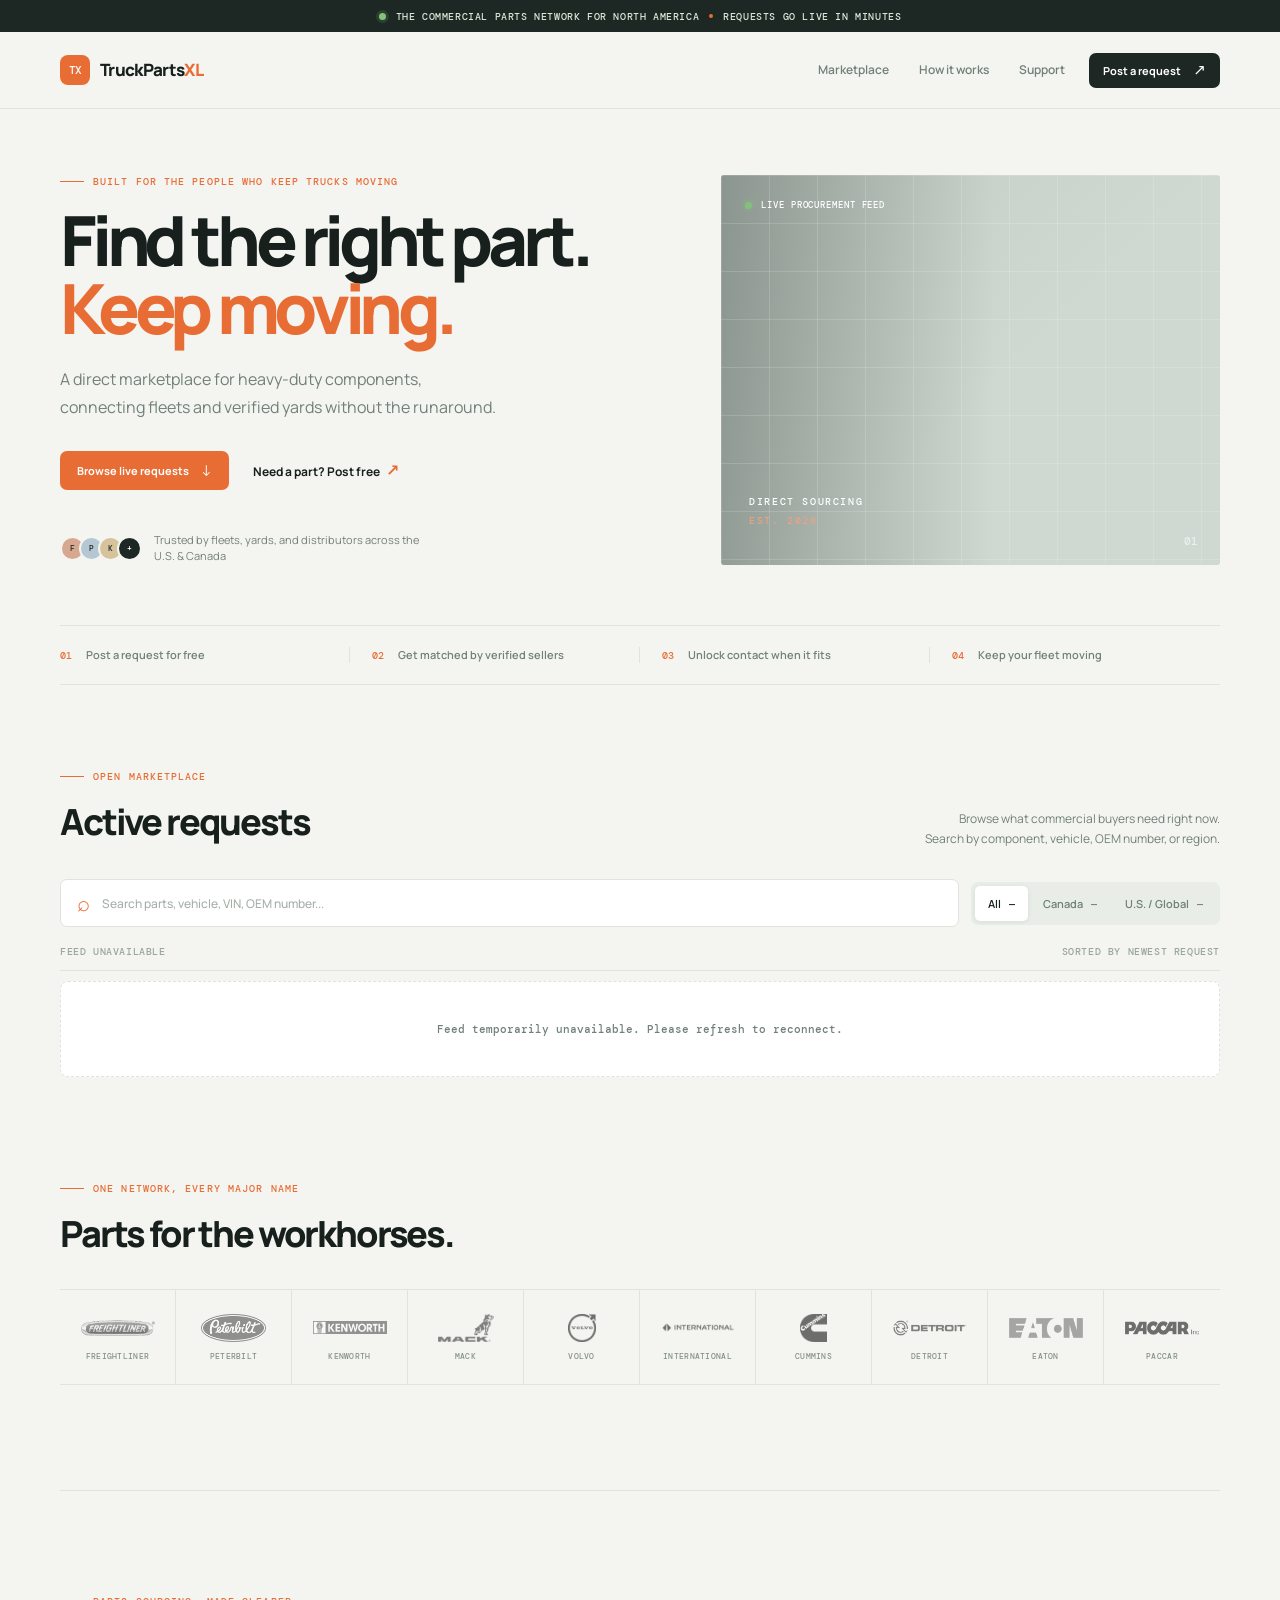
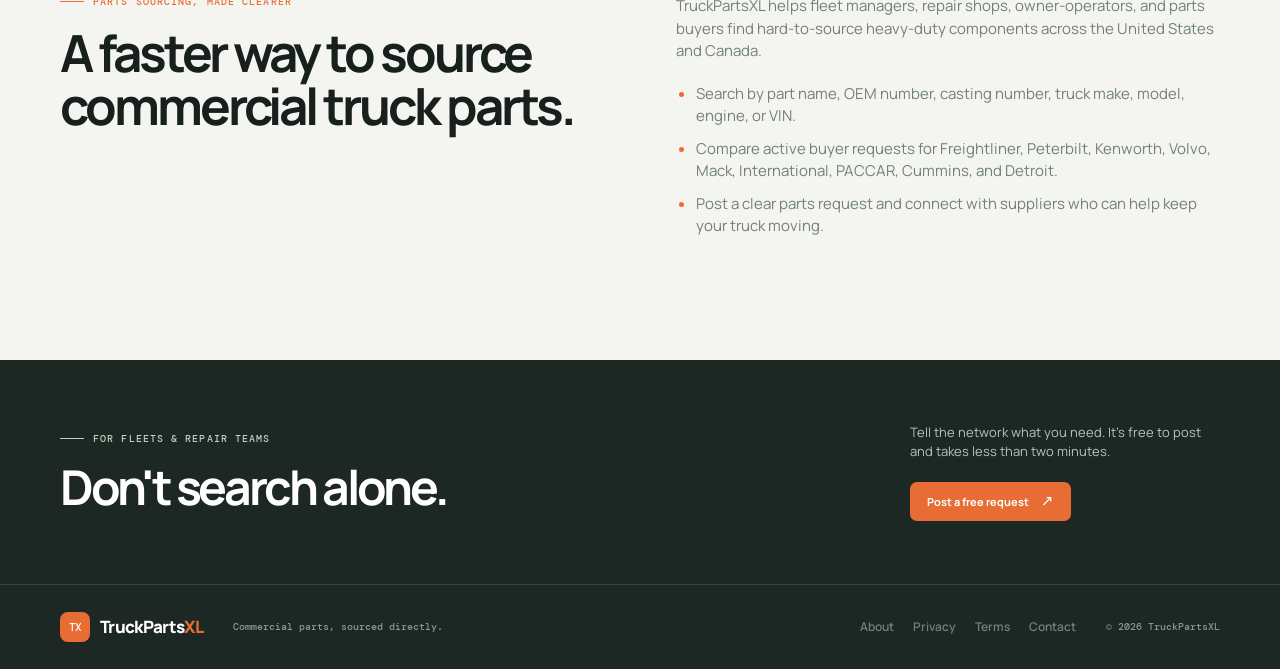
==== commit 76512c97: "Improve SEO and AI search discoverability" ====
--- a/index.html
+++ b/index.html
@@ -3,8 +3,26 @@
 <head>
   <meta charset="UTF-8">
   <meta name="viewport" content="width=device-width, initial-scale=1.0">
-  <meta name="description" content="TruckPartsXL connects commercial fleets with verified heavy-duty parts suppliers across North America.">
-  <title>TruckPartsXL — Commercial Parts Marketplace</title>
+  <meta name="description" content="Find heavy-duty truck parts, diesel components, OEM replacements, and commercial vehicle parts from verified North American suppliers. Post a request free on TruckPartsXL.">
+  <meta name="robots" content="index, follow, max-image-preview:large, max-snippet:-1, max-video-preview:-1">
+  <meta name="theme-color" content="#f4f5f1">
+  <link rel="canonical" href="https://174hz.github.io/truckpartsxl/">
+  <meta property="og:type" content="website">
+  <meta property="og:site_name" content="TruckPartsXL">
+  <meta property="og:title" content="TruckPartsXL | Heavy-Duty Truck Parts Marketplace">
+  <meta property="og:description" content="Source diesel truck parts, OEM replacements, and commercial vehicle components from verified suppliers across North America.">
+  <meta property="og:url" content="https://174hz.github.io/truckpartsxl/">
+  <meta property="og:image" content="https://174hz.github.io/truckpartsxl/truckpartsxl-og.png">
+  <meta name="twitter:card" content="summary_large_image">
+  <meta name="twitter:title" content="TruckPartsXL | Heavy-Duty Truck Parts Marketplace">
+  <meta name="twitter:description" content="Source heavy-duty truck parts from verified North American suppliers.">
+  <title>TruckPartsXL | Heavy-Duty Truck Parts Marketplace</title>
+  <script type="application/ld+json">
+  {"@context":"https://schema.org","@type":"WebSite","name":"TruckPartsXL","url":"https://174hz.github.io/truckpartsxl/","description":"A marketplace connecting commercial fleets and repair teams with heavy-duty truck parts suppliers.","potentialAction":{"@type":"SearchAction","target":"https://174hz.github.io/truckpartsxl/?q={search_term_string}","query-input":"required name=search_term_string"}}
+  </script>
+  <script type="application/ld+json">
+  {"@context":"https://schema.org","@type":"Organization","name":"TruckPartsXL","url":"https://174hz.github.io/truckpartsxl/","areaServed":["US","CA"],"knowsAbout":["heavy-duty truck parts","diesel engine parts","commercial vehicle parts","OEM truck parts","fleet maintenance"]}
+  </script>
   <link rel="preconnect" href="https://fonts.googleapis.com">
   <link rel="preconnect" href="https://fonts.gstatic.com" crossorigin>
   <link href="https://fonts.googleapis.com/css2?family=DM+Mono:wght@400;500&family=Manrope:wght@400;500;600;700;800&display=swap" rel="stylesheet">
@@ -62,6 +80,8 @@
       <div class="brand-chip"><img src="freightliner.png" alt="Freightliner"><span>Freightliner</span></div><div class="brand-chip"><img src="peterbilt.png" alt="Peterbilt"><span>Peterbilt</span></div><div class="brand-chip"><img src="kenworth.png" alt="Kenworth"><span>Kenworth</span></div><div class="brand-chip"><img src="mack.png" alt="Mack"><span>Mack</span></div><div class="brand-chip"><img src="volvo.png" alt="Volvo"><span>Volvo</span></div><div class="brand-chip"><img src="international.png" alt="International"><span>International</span></div><div class="brand-chip"><img src="cummins.png" alt="Cummins"><span>Cummins</span></div><div class="brand-chip"><img src="detroit.png" alt="Detroit"><span>Detroit</span></div><div class="brand-chip"><img src="eaton.png" alt="Eaton"><span>Eaton</span></div><div class="brand-chip"><img src="paccar.png" alt="PACCAR"><span>PACCAR</span></div>
     </div></section>
 
+    <section class="search-intent shell" aria-labelledby="search-intent-title"><div><p class="eyebrow"><span class="eyebrow-line"></span> Parts sourcing, made clearer</p><h2 id="search-intent-title">A faster way to source commercial truck parts.</h2></div><div class="search-intent-copy"><p>TruckPartsXL helps fleet managers, repair shops, owner-operators, and parts buyers find hard-to-source heavy-duty components across the United States and Canada.</p><ul><li>Search by part name, OEM number, casting number, truck make, model, engine, or VIN.</li><li>Compare active buyer requests for Freightliner, Peterbilt, Kenworth, Volvo, Mack, International, PACCAR, Cummins, and Detroit.</li><li>Post a clear parts request and connect with suppliers who can help keep your truck moving.</li></ul></div></section>
+
     <section class="cta-band"><div class="shell cta-inner"><div><p class="eyebrow light"><span class="eyebrow-line"></span> For fleets &amp; repair teams</p><h2>Don&apos;t search alone.</h2></div><div><p>Tell the network what you need. It&apos;s free to post and takes less than two minutes.</p><a class="button button-orange" href="https://docs.google.com/forms/d/e/1FAIpQLSeNRTIIvsAK8g0JuSyBG29JadUIww9bW3vgI0BS4ZJx7n71MA/viewform?usp=header" target="_blank" rel="noreferrer">Post a free request <span>↗</span></a></div></div></section>
   </main>
 
--- a/theme.css
+++ b/theme.css
@@ -1,4 +1,6 @@
 :root{--ink:#17201d;--muted:#718078;--paper:#f4f5f1;--surface:#fff;--line:#dfe4dd;--orange:#e86d35;--orange-dark:#bd4e20;--green:#a8c3a4;--deep:#1d2824;--soft:#edf1eb;--mono:'DM Mono',monospace;--sans:'Manrope',system-ui,sans-serif}*{box-sizing:border-box}html{scroll-behavior:smooth}body{margin:0;background:var(--paper);color:var(--ink);font-family:var(--sans);font-size:14px;line-height:1.5;-webkit-font-smoothing:antialiased}.shell{width:min(1160px,calc(100% - 48px));margin:0 auto}.announcement{height:32px;background:var(--deep);color:#dbe5d8;font:500 10px var(--mono);letter-spacing:.06em;text-align:center;text-transform:uppercase;display:flex;align-items:center;justify-content:center;gap:10px}.announcement-divider{width:4px;height:4px;border-radius:50%;background:var(--orange)}.status-dot{width:7px;height:7px;border-radius:50%;background:#85c17b;display:inline-block;box-shadow:0 0 0 3px rgba(133,193,123,.15)}.site-header{background:rgba(244,245,241,.92);border-bottom:1px solid var(--line);position:sticky;top:0;z-index:10;backdrop-filter:blur(16px)}.nav-row{height:76px;display:flex;align-items:center;justify-content:space-between;gap:24px}.brand{display:flex;align-items:center;gap:10px;color:var(--ink);font-weight:800;font-size:17px;letter-spacing:-.04em;text-decoration:none}.brand-accent{color:var(--orange)}.brand-mark{width:30px;height:30px;border-radius:8px;background:var(--orange);color:#fff;display:grid;place-items:center;font:500 11px var(--mono);letter-spacing:-.12em}.main-nav{display:flex;gap:30px;margin-left:auto}.main-nav a,.footer-links a{color:var(--muted);font-size:12px;font-weight:600;text-decoration:none}.main-nav a:hover,.footer-links a:hover{color:var(--orange)}.button{border:0;border-radius:7px;padding:12px 17px;display:inline-flex;align-items:center;justify-content:center;gap:12px;font:700 11px var(--sans);text-decoration:none;cursor:pointer;transition:transform .15s,background .15s}.button:hover{transform:translateY(-1px)}.button span{font-size:15px;font-weight:400;line-height:0}.button-small{padding:10px 14px}.button-dark{background:var(--deep);color:#fff}.button-dark:hover{background:#2e3c36}.button-orange{background:var(--orange);color:#fff}.button-orange:hover{background:var(--orange-dark)}.button-muted{background:#e4e9e2;color:#87938b;cursor:not-allowed}.hero{display:grid;grid-template-columns:1fr 43%;min-height:470px;padding-top:66px;padding-bottom:60px;gap:70px}.hero-copy{display:flex;flex-direction:column;justify-content:center}.eyebrow{color:var(--orange);font:500 10px var(--mono);letter-spacing:.11em;text-transform:uppercase;margin:0 0 18px;display:flex;align-items:center;gap:9px}.eyebrow-line{width:24px;height:1px;background:currentColor;display:inline-block}.hero h1{font-size:clamp(42px,5.4vw,72px);letter-spacing:-.075em;line-height:.98;margin:0 0 25px;font-weight:800}.hero h1 em{color:var(--orange);font-style:normal}.hero-description{font-size:16px;color:var(--muted);max-width:440px;line-height:1.7;margin:0 0 30px}.hero-actions{display:flex;align-items:center;gap:24px;flex-wrap:wrap}.text-link{color:var(--ink);font-size:12px;font-weight:700;text-decoration:none}.text-link span{color:var(--orange);font-size:16px;margin-left:4px}.hero-proof{display:flex;align-items:center;gap:12px;color:var(--muted);font-size:11px;margin-top:42px;max-width:380px}.avatar-stack{display:flex}.avatar-stack span{width:25px;height:25px;border-radius:50%;background:var(--green);border:2px solid var(--paper);display:grid;place-items:center;color:var(--deep);font:500 8px var(--mono);margin-left:-6px}.avatar-stack span:first-child{margin-left:0;background:#d7a88f}.avatar-stack span:nth-child(2){background:#b4c7d2}.avatar-stack span:nth-child(3){background:#d7c39b}.avatar-stack span:last-child{background:var(--deep);color:#fff}.hero-art{min-height:350px;background:#cfd9d1;position:relative;overflow:hidden;border-radius:3px;background-image:linear-gradient(135deg,rgba(29,40,36,.08),transparent 55%),url('https://images.unsplash.com/photo-1586191552066-d52dd1e3af86?w=1000&q=85');background-size:cover;background-position:center}.hero-art:after{content:'';position:absolute;inset:0;background:linear-gradient(90deg,rgba(29,40,36,.33),transparent 55%)}.art-grid{position:absolute;inset:0;background-image:linear-gradient(rgba(255,255,255,.15) 1px,transparent 1px),linear-gradient(90deg,rgba(255,255,255,.15) 1px,transparent 1px);background-size:48px 48px;mix-blend-mode:overlay;z-index:1}.art-label{position:absolute;z-index:2;bottom:35px;left:28px;color:#fff;font:500 10px var(--mono);letter-spacing:.16em;line-height:1.9}.art-label strong{font-weight:500;color:#e7a383}.art-ticker{position:absolute;z-index:2;top:24px;left:24px;color:#fff;font:500 9px var(--mono);letter-spacing:.1em;display:flex;align-items:center;gap:9px}.art-number{position:absolute;right:22px;bottom:17px;z-index:2;color:rgba(255,255,255,.6);font:500 11px var(--mono)}.metrics{border-top:1px solid var(--line);border-bottom:1px solid var(--line);display:grid;grid-template-columns:repeat(4,1fr);padding:21px 0;margin-bottom:85px}.metrics div{display:flex;align-items:center;gap:14px;padding:0 22px;border-right:1px solid var(--line)}.metrics div:first-child{padding-left:0}.metrics div:last-child{border:0}.metrics strong{color:var(--orange);font:500 10px var(--mono)}.metrics span{font-size:11px;font-weight:600;color:var(--muted)}.marketplace{padding-bottom:105px}.section-heading{display:flex;justify-content:space-between;align-items:end;margin-bottom:30px}.section-heading h2{font-size:36px;letter-spacing:-.06em;margin:0;font-weight:800}.section-heading .eyebrow{margin-bottom:12px}.section-note{font-size:12px;color:var(--muted);line-height:1.7;margin:0;text-align:right}.market-toolbar{display:flex;gap:12px;align-items:center;margin-bottom:18px}.search-box{flex:1;height:48px;background:var(--surface);border:1px solid var(--line);display:flex;align-items:center;padding:0 16px;border-radius:7px}.search-box span{color:var(--orange);font-size:22px;line-height:0;margin-right:10px}.search-box input{border:0;outline:0;background:transparent;width:100%;font:500 12px var(--sans);color:var(--ink)}.search-box input::placeholder{color:#a5afa8}.filter-tabs{display:flex;background:#e8ede7;border-radius:7px;padding:4px;gap:2px}.filter-tab{border:0;background:transparent;padding:10px 13px;border-radius:5px;color:var(--muted);font:600 11px var(--sans);cursor:pointer}.filter-tab b{font:500 10px var(--mono);margin-left:6px}.filter-tab.active{background:#fff;color:var(--ink);box-shadow:0 1px 4px rgba(30,45,37,.08)}.feed-header{display:flex;justify-content:space-between;color:#9aa59d;font:500 10px var(--mono);text-transform:uppercase;letter-spacing:.06em;border-bottom:1px solid var(--line);padding:0 0 12px}.contract-grid{display:flex;flex-direction:column;gap:10px;padding-top:10px}.contract-card{background:var(--surface);border:1px solid var(--line);border-radius:8px;padding:22px 24px;transition:box-shadow .18s,border-color .18s}.contract-card:hover{border-color:#b7c5b8;box-shadow:0 9px 28px rgba(31,50,37,.07)}.contract-card.priority{border-left:3px solid var(--orange)}.card-top,.card-bottom{display:flex;justify-content:space-between;align-items:flex-start;gap:18px}.request-label{color:var(--orange);font:500 9px var(--mono);letter-spacing:.08em;text-transform:uppercase;margin-bottom:6px}.contract-card h3{font-size:17px;letter-spacing:-.03em;margin:0 0 2px}.vehicle{color:#66806e;font-size:12px;font-weight:700;margin:0}.region-pill,.tag{border:1px solid var(--line);border-radius:99px;color:var(--muted);font:500 9px var(--mono);padding:6px 9px;white-space:nowrap}.spec-grid{display:grid;grid-template-columns:repeat(4,1fr);gap:20px;margin:19px 0;padding:15px 0;border-top:1px solid var(--line);border-bottom:1px solid var(--line)}.spec-grid span{display:block;color:#9aa59d;font:500 9px var(--mono);text-transform:uppercase;letter-spacing:.06em;margin-bottom:4px}.spec-grid strong{font-size:11px;font-weight:700}.mono{font-family:var(--mono);font-size:10px!important}.card-bottom{align-items:end}.card-tags{display:flex;gap:7px}.tag{background:#f1f5ef;color:#66766b;border:0}.tag.muted{background:transparent;border:1px solid var(--line)}.card-ask{margin-left:auto;margin-right:10px;text-align:right}.card-ask strong{display:block;color:var(--orange);font-size:14px}.card-ask span,.card-action small{display:block;color:#9aa59d;font:500 9px var(--mono);margin-top:2px}.card-action{text-align:right}.card-action .button{min-width:145px}.status-card{text-align:center;background:#fff;border:1px dashed var(--line);padding:40px;color:var(--muted);border-radius:8px;font:500 11px var(--mono)}.status-card a{color:var(--orange)}.loading-ring{display:inline-block;width:12px;height:12px;border:2px solid var(--line);border-top-color:var(--orange);border-radius:50%;vertical-align:-2px;margin-right:8px;animation:spin 1s linear infinite}@keyframes spin{to{transform:rotate(360deg)}}.brands{padding-bottom:105px}.section-heading.compact{margin-bottom:28px}.brands-grid{display:grid;grid-template-columns:repeat(10,1fr);border-top:1px solid var(--line);border-bottom:1px solid var(--line)}.brand-chip{min-height:94px;border-right:1px solid var(--line);display:flex;flex-direction:column;align-items:center;justify-content:center;gap:9px;padding:12px 8px}.brand-chip:last-child{border:0}.brand-chip img{height:28px;max-width:74px;object-fit:contain;filter:grayscale(1);opacity:.55}.brand-chip span{font:500 8px var(--mono);color:#859188;text-transform:uppercase;letter-spacing:.04em;text-align:center}.cta-band{background:var(--deep);color:#fff;padding:63px 0}.cta-inner{display:flex;justify-content:space-between;align-items:center;gap:50px}.light{color:#c0d1bf}.cta-band h2{font-size:48px;letter-spacing:-.07em;line-height:1;margin:0}.cta-band p:not(.eyebrow){color:#b8c5bb;font-size:13px;max-width:310px;margin:0 0 20px}.site-footer{background:var(--deep);border-top:1px solid #35433b;padding:27px 0}.footer-row{display:flex;align-items:center;gap:30px}.footer-brand{color:#fff}.footer-row p,.copyright{color:#899990;font:500 10px var(--mono);margin:0}.footer-links{display:flex;gap:19px;margin-left:auto}.copyright{white-space:nowrap}.sr-only{position:absolute;width:1px;height:1px;padding:0;margin:-1px;overflow:hidden;clip:rect(0,0,0,0);white-space:nowrap;border:0}[hidden]{display:none!important}@media(max-width:900px){.hero{grid-template-columns:1fr;gap:35px;padding-top:45px}.hero-art{min-height:280px}.metrics{grid-template-columns:repeat(2,1fr);gap:18px;margin-bottom:60px}.metrics div:nth-child(2){border:0}.metrics div{padding:0}.brands-grid{grid-template-columns:repeat(5,1fr)}.brand-chip:nth-child(5){border:0}.brand-chip:nth-child(n+6){border-top:1px solid var(--line)}.spec-grid{grid-template-columns:repeat(2,1fr)}.cta-inner{align-items:flex-start;flex-direction:column;gap:25px}.footer-row{flex-wrap:wrap}.footer-links{margin-left:0}}@media(max-width:620px){.shell{width:min(100% - 28px,1160px)}.announcement{font-size:8px}.main-nav{display:none}.nav-row{height:64px}.nav-row .button{margin-left:auto}.hero h1{font-size:47px}.hero-description{font-size:14px}.hero-proof{margin-top:30px}.hero-art{min-height:220px}.metrics{margin-bottom:55px}.metrics div{gap:9px}.metrics span{font-size:10px}.section-heading{display:block}.section-note{text-align:left;margin-top:12px}.section-heading h2{font-size:31px}.market-toolbar{display:block}.filter-tabs{margin-top:10px;justify-content:space-between}.filter-tab{flex:1}.feed-header span:last-child{display:none}.card-top,.card-bottom{display:block}.region-pill{display:inline-block;margin-top:14px}.spec-grid{gap:13px;margin:16px 0}.card-tags{margin-bottom:17px}.card-ask{text-align:left;margin:0 0 15px}.card-action{text-align:left}.card-action .button{width:100%}.brands-grid{grid-template-columns:repeat(2,1fr)}.brand-chip:nth-child(odd){border-right:1px solid var(--line)}.brand-chip:nth-child(even){border-right:0}.brand-chip:nth-child(n+3){border-top:1px solid var(--line)}.cta-band h2{font-size:40px}.footer-row{gap:15px}.footer-row p{width:100%}.footer-links{order:3;width:100%;flex-wrap:wrap}.copyright{margin-left:auto}}
+.search-intent{display:grid;grid-template-columns:1fr 1fr;gap:72px;padding:104px 0 112px;border-top:1px solid var(--line)}.search-intent h2{max-width:520px;margin:14px 0 0;font-size:clamp(30px,4vw,52px);line-height:1.02;letter-spacing:-.06em}.search-intent-copy{max-width:560px;color:var(--muted);font-size:15px}.search-intent-copy p{margin:0 0 20px}.search-intent-copy ul{margin:0;padding-left:20px}.search-intent-copy li{margin:10px 0}.search-intent-copy li::marker{color:var(--orange)}
+
 /* Responsive homepage styles */
 
 @media(prefers-reduced-motion:reduce){*,*:before,*:after{scroll-behavior:auto!important;transition:none!important;animation:none!important}}
